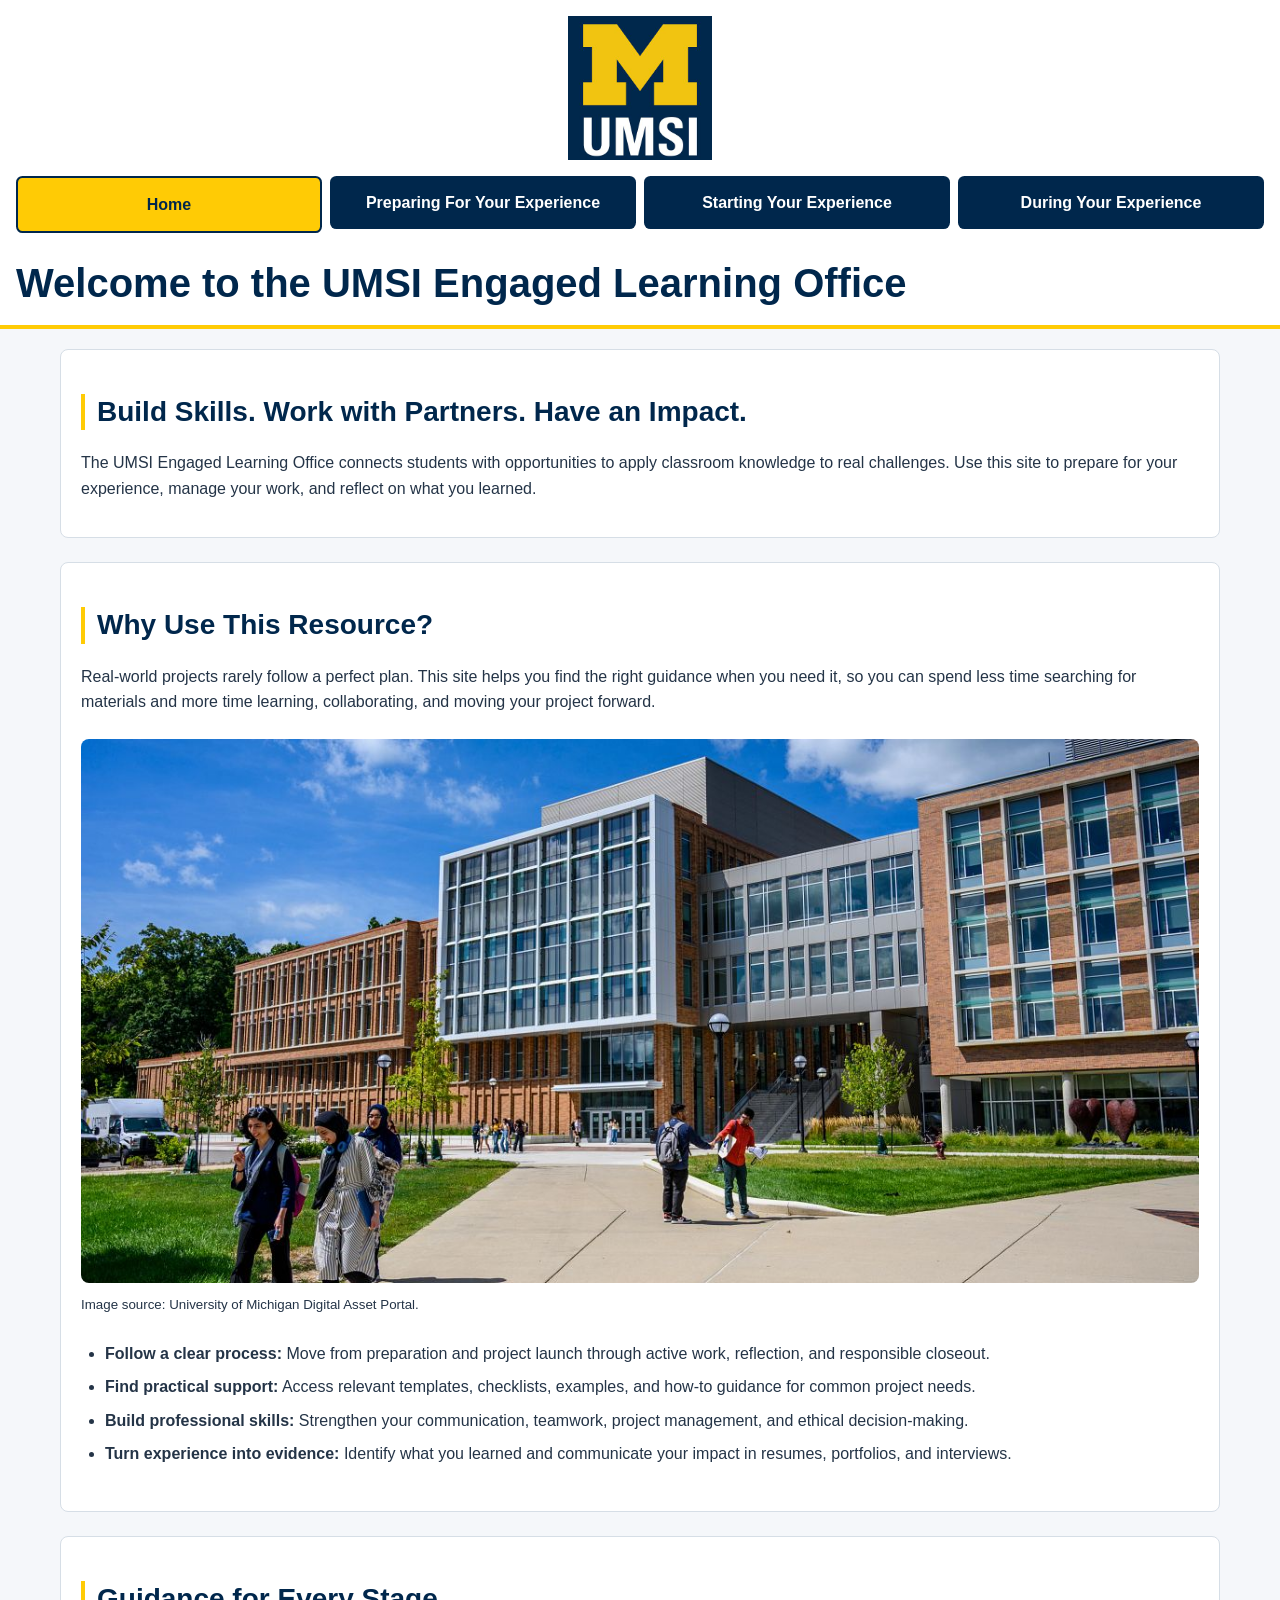
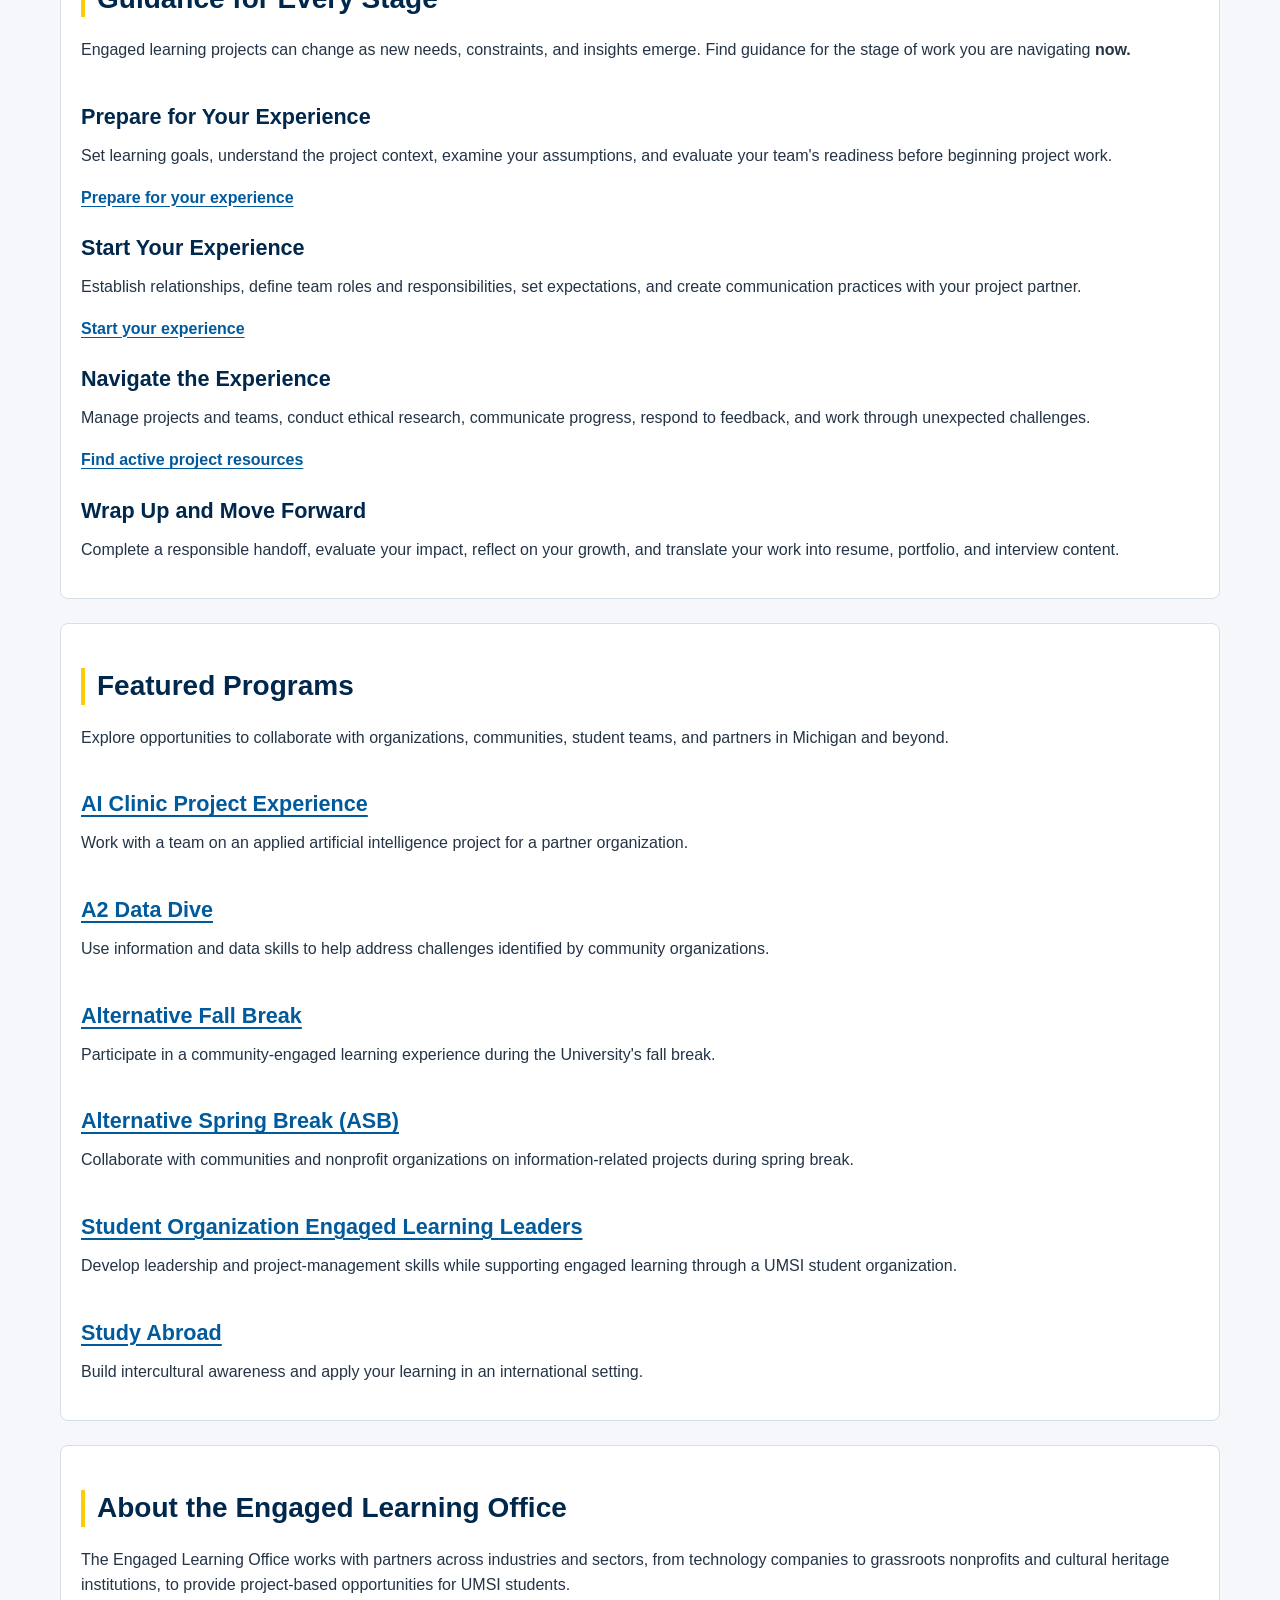
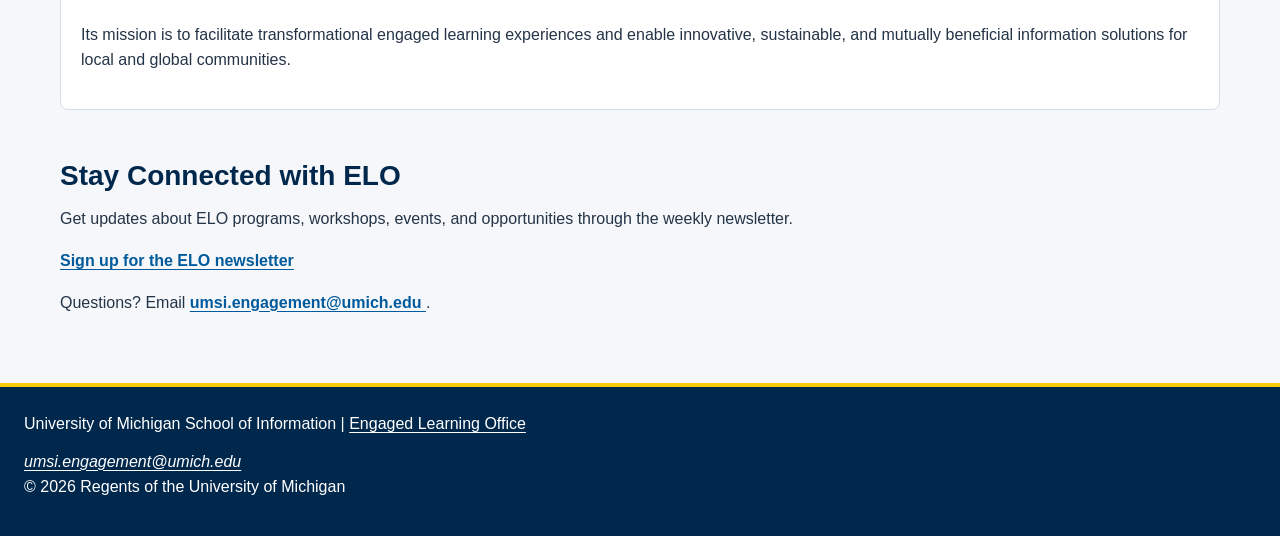
==== index.html @ c321e6ad "home page image done" ====
<!DOCTYPE html>
<html lang="en">
<head>
    <meta charset="UTF-8">
    <meta name="viewport" content="width=device-width, initial-scale=1.0">
    <link rel="stylesheet" href="css/html5reset.css">
    <link rel="stylesheet" href="css/style.css">
    <title>Engaged Learning Resources | UMSI</title>
</head>

<body>

    <header>
        <a href="#main">Skip to Main Content</a>

        <img src="images/UMSI_signature_vertical_informal_solidblue.jpg"
             alt="University of Michigan School of Information">

        <nav>
            <ul>
                <li><a href="index.html" aria-current="page">Home</a></li>
                <li><a href="prep.html">Preparing For Your Experience</a></li>
                <li><a href="starting.html">Starting Your Experience</a></li>
                <li><a href="during.html">During Your Experience</a></li>
            </ul>
        </nav>

        <h1>Welcome to the UMSI Engaged Learning Office</h1>
    </header>

    <main id="main">

        <section>
            <h2>Build Skills. Work with Partners. Have an Impact.</h2>

            <p>
                The UMSI Engaged Learning Office connects students with opportunities
                to apply classroom knowledge to real challenges. Use this site to
                prepare for your experience, manage your work, and reflect on what
                you learned.
            </p>

            <!-- <iframe
                width="560"
                height="315"
                src="https://www.youtube.com/embed/81ZO9RfIJEQ?si=tBp82YWZMl1u7CVS"
                title="YouTube video player"
                allow="accelerometer; autoplay; clipboard-write; encrypted-media; gyroscope; picture-in-picture; web-share"
                referrerpolicy="strict-origin-when-cross-origin"
                allowfullscreen>
            </iframe> -->
        </section>

        <section>
            <h2>Why Use This Resource?</h2>

            <p>
                Real-world projects rarely follow a perfect plan. This site helps you
                find the right guidance when you need it, so you can spend less time
                searching for materials and more time learning, collaborating, and
                moving your project forward.
            </p>

            <img
                class="home-image"
                src="images/UMSI_MastersOrientation_081825_15.jpg"
                alt="Students walking along a pathway outside a University of Michigan campus building.">
                <p>
                    <small>
                        Image source: University of Michigan Digital Asset Portal.
                    </small>
                </p>

            <ul>
                <li>
                    <strong>Follow a clear process:</strong>
                    Move from preparation and project launch through active work,
                    reflection, and responsible closeout.
                </li>

                <li>
                    <strong>Find practical support:</strong>
                    Access relevant templates, checklists, examples, and how-to
                    guidance for common project needs.
                </li>

                <li>
                    <strong>Build professional skills:</strong>
                    Strengthen your communication, teamwork, project management,
                    and ethical decision-making.
                </li>

                <li>
                    <strong>Turn experience into evidence:</strong>
                    Identify what you learned and communicate your impact in resumes,
                    portfolios, and interviews.
                </li>
            </ul>
        </section>

        <section>
            <h2>Guidance for Every Stage</h2>

            <p>
                Engaged learning projects can change as new needs, constraints, and
                insights emerge. Find guidance for the stage of work you are navigating
                <strong>now.</strong>
            </p>

            <article>
                <h3>Prepare for Your Experience</h3>

                <p>
                    Set learning goals, understand the project context, examine your
                    assumptions, and evaluate your team's readiness before beginning
                    project work.
                </p>

                <a href="prep.html">Prepare for your experience</a>
            </article>

            <article>
                <h3>Start Your Experience</h3>

                <p>
                    Establish relationships, define team roles and responsibilities,
                    set expectations, and create communication practices with your
                    project partner.
                </p>

                <a href="starting.html">Start your experience</a>
            </article>

            <article>
                <h3>Navigate the Experience</h3>

                <p>
                    Manage projects and teams, conduct ethical research, communicate
                    progress, respond to feedback, and work through unexpected
                    challenges.
                </p>

                <a href="during.html">Find active project resources</a>
            </article>

            <article>
                <h3>Wrap Up and Move Forward</h3>

                <p>
                    Complete a responsible handoff, evaluate your impact, reflect on
                    your growth, and translate your work into resume, portfolio, and
                    interview content.
                </p>
            </article>
        </section>

        <section>
            <h2>Featured Programs</h2>

            <p>
                Explore opportunities to collaborate with organizations, communities,
                student teams, and partners in Michigan and beyond.
            </p>

            <article>
                <h3>
                    <a href="https://mcompass.umich.edu/_portal/tds-program-brochure?programid=12810">
                        AI Clinic Project Experience
                    </a>
                </h3>

                <p>
                    Work with a team on an applied artificial intelligence project
                    for a partner organization.
                </p>
            </article>

            <article>
                <h3>
                    <a href="https://mcompass.umich.edu/_portal/tds-program-brochure?programid=12556">
                        A2 Data Dive
                    </a>
                </h3>

                <p>
                    Use information and data skills to help address challenges
                    identified by community organizations.
                </p>
            </article>

            <article>
                <h3>
                    <a href="https://mcompass.umich.edu/_portal/tds-program-brochure?programid=11297">
                        Alternative Fall Break
                    </a>
                </h3>

                <p>
                    Participate in a community-engaged learning experience during
                    the University's fall break.
                </p>
            </article>

            <article>
                <h3>
                    <a href="https://mcompass.umich.edu/_portal/tds-program-brochure?programid=10621">
                        Alternative Spring Break (ASB)
                    </a>
                </h3>

                <p>
                    Collaborate with communities and nonprofit organizations on
                    information-related projects during spring break.
                </p>
            </article>

            <article>
                <h3>
                    <a href="https://mcompass.umich.edu/_portal/tds-program-brochure?programid=12294">
                        Student Organization Engaged Learning Leaders
                    </a>
                </h3>

                <p>
                    Develop leadership and project-management skills while supporting
                    engaged learning through a UMSI student organization.
                </p>
            </article>

            <article>
                <h3>
                    <a href="https://www.si.umich.edu/student-life/study-abroad">
                        Study Abroad
                    </a>
                </h3>

                <p>
                    Build intercultural awareness and apply your learning in an
                    international setting.
                </p>
            </article>
        </section>

        <section>
            <h2>About the Engaged Learning Office</h2>

            <p>
                The Engaged Learning Office works with partners across industries
                and sectors, from technology companies to grassroots nonprofits and
                cultural heritage institutions, to provide project-based opportunities
                for UMSI students.
            </p>

            <p>
                Its mission is to facilitate transformational engaged learning
                experiences and enable innovative, sustainable, and mutually beneficial
                information solutions for local and global communities.
            </p>
        </section>

        <aside>
            <h2>Stay Connected with ELO</h2>

            <p>
                Get updates about ELO programs, workshops, events, and opportunities
                through the weekly newsletter.
            </p>

            <p>
                <a href="https://umsi.info/elo-newsletter">
                    Sign up for the ELO newsletter
                </a>
            </p>

            <p>
                Questions? Email
                <a href="mailto:umsi.engagement@umich.edu">
                    umsi.engagement@umich.edu
                </a>.
            </p>
        </aside>
    </main>

    <footer>
        <p>
            University of Michigan School of Information |
            <a href="https://www.si.umich.edu/programs/engaged-learning/about-engaged-learning-office">
                Engaged Learning Office
            </a>
        </p>

        <address>
            <a href="mailto:umsi.engagement@umich.edu">
                umsi.engagement@umich.edu
            </a>
        </address>

        <p>&copy; 2026 Regents of the University of Michigan</p>
    </footer>

</body>

</html>
---- css/style.css ----
/* Stores main colors so we can reuse them throughout the site. */
:root {
    --michigan-blue: #00274C;
    --maize: #FFCB05;
    --background: #F5F7FA;
    --text: #243447;
    --white: #FFFFFF;
}

/* Makes padding and borders part of an element's total width. */
* {
    box-sizing: border-box;
}

/* Sets the default font, text color, spacing, and page background. */
body {
    font-family: Arial, Helvetica, sans-serif;
    font-size: 1rem;
    line-height: 1.6;
    color: var(--text);
    background-color: var(--background);
}

/* Keeps images inside the screen without stretching them. */
img {
    max-width: 100%;
    height: auto;
    display: block;
}

/* Makes links easy to recognize without relying only on color. */
a {
    color: #005A9C;
    text-decoration: underline;
    text-underline-offset: 0.2em;
}

/* Makes headings bold and separates them from surrounding text. */
h1, h2, h3 {
    font-weight: 700;
    line-height: 1.3;
    color: var(--michigan-blue);
}

/* Adds breathing room between paragraphs and content groups. */
p, ul, ol {
    margin-bottom: 1rem;
}


/* HEADER */

/* Gives the header a clean white background with a maize line underneath. */
header {
    background-color: var(--white);
    padding: 1rem;
    border-bottom: 4px solid var(--maize);
}

/* Keeps the UMSI logo at a readable size without taking up too much space. */
header img {
    width: 100%;
    max-width: 9rem;
    height: auto;
    margin: 0 auto 1rem;
}


/* NAVIGATION */

/* Adds some space between the logo and navigation menu. */
nav {
    margin-top: 1rem;
}

/* Uses CSS Grid to stack navigation links neatly on mobile screens. */
nav ul {
    display: grid;
    grid-template-columns: repeat(auto-fit, minmax(min(100%, 14rem), 1fr));
    gap: 0.5rem;
    margin: 0;
    padding: 0;
    list-style: none;
}

/* Makes each navigation link fit within its grid column. */
nav li {
    min-width: 0;
}

/* Makes each navigation link a large button that's easy to tap on mobile. */
nav a {
    display: block;
    padding: 0.85rem 1rem;
    background-color: var(--michigan-blue);
    color: var(--white);
    text-align: center;
    text-decoration: none;
    border-radius: 0.4rem;
    font-weight: 600;
}

/* Changes the background and adds an underline when someone hovers over a link. */
nav a:hover {
    background-color: #174A75;
    text-decoration: underline;
}


/* Highlights the current page with maize so visitors know where they are. */
nav a[aria-current="page"] {
    background-color: var(--maize);
    color: var(--michigan-blue);
    border: 2px solid var(--michigan-blue);
    font-weight: 700;
}


/* Hides the skip link off-screen until a keyboard user needs it. */
a[href="#main"] {
    position: absolute;
    left: -10000px;
    top: auto;
}

/* Makes the skip link visible when someone tabs to it. */
a[href="#main"]:focus {
    left: 1rem;
    top: 1rem;
    z-index: 1000;
    padding: 0.75rem 1rem;
    background-color: var(--maize);
    color: var(--michigan-blue);
    border: 2px solid var(--michigan-blue);
    font-weight: 700;
}


/* MAIN CONTENT */

/* Centers the content and uses a responsive grid without media queries. */
main {
    width: 100%;
    max-width: 75rem;
    margin: 0 auto;
    padding: 1.25rem;
    display: grid;
    grid-template-columns: minmax(0, 1fr);
    gap: 1.5rem;
}

/* Adds space below headings to separate them from the text. */
main h1, main h2, main h3 {
    margin-bottom: 0.75rem;
}

/* Allows paragraphs to use the available card width. */
main p {
    max-width: 100%;
    margin-bottom: 1rem;
}

/* Adds space above each section heading to separate different topics. */
main h2 {
    margin-top: 1.5rem;
}

/* Keeps smaller headings close to the content they introduce. */
main h3 {
    margin-top: 1rem;
}


/* Adds breathing room between the navigation buttons and page heading. */
header h1 {
    margin-top: 1.5rem;
}



/* CONTENT CARDS */


/* Styles each section as a card and spaces its content vertically. */
main section {
    background-color: var(--white);
    padding: 1.25rem;
    border-radius: 0.5rem;
    border: 1px solid #D6DEE6;
    display: flex;
    flex-direction: column;
    gap: 0.5rem;
}

/* Adds a maize accent to help distinguish section headings. */
main section h2 {
    border-left: 4px solid var(--maize);
    padding-left: 0.75rem;
}


/* CONTENT LISTS */

/* Brings back bullet points for content lists, without affecting navigation. */
main ul {
    list-style-type: disc;
    padding-left: 1.5rem;
    margin-bottom: 1rem;
}

/* Adds numbers to ordered lists, making steps easier to follow. */
main ol {
    list-style-type: decimal;
    padding-left: 1.5rem;
    margin-bottom: 1rem;
}

/* Adds space between list items so they are easier to scan. */
main li {
    margin-bottom: 0.5rem;
}


/* RESOURCE LINKS */

/* Makes content links easy to spot using color and an underline. */
main a {
    color: #005A9C;
    font-weight: 600;
    text-decoration: underline;
    text-underline-offset: 0.2em;
}

/* Adds a visual change when someone hovers over a resource link. */
main a:hover {
    color: var(--michigan-blue);
    text-decoration-thickness: 2px;
}


/* FOOTER */

/* Gives the footer a Michigan Blue background and separates it from the content. */
footer {
    background-color: var(--michigan-blue);
    color: var(--white);
    padding: 1.5rem;
    margin-top: 2rem;
    border-top: 4px solid var(--maize);
}

/* Adds spacing between footer paragraphs. */
footer p {
    margin-bottom: 0.75rem;
}

/* Keeps footer links visible against the dark background. */
footer a {
    color: var(--white);
    text-decoration: underline;
    text-underline-offset: 0.2em;
}

/* Makes footer links more noticeable when hovered over. */
footer a:hover {
    color: var(--maize);
}


/* KEYBOARD ACCESSIBILITY */

/* Adds a clear outline when someone navigates using the Tab key. */
a:focus-visible {
    outline: 3px solid #B35A00;
    outline-offset: 3px;
}

/* Uses a maize outline on dark navigation and footer backgrounds. */
nav a:focus-visible,
footer a:focus-visible {
    outline: 3px solid var(--maize);
    outline-offset: 3px;
}


/* RESPONSIVE HEADINGS */

/* Adjusts the main heading size automatically based on screen width. */
h1 {
    font-size: clamp(1.6rem, 5vw, 2.5rem);
    overflow-wrap: break-word;
}

/* Keeps section headings readable on both small and large screens. */
h2 {
    font-size: clamp(1.3rem, 3.5vw, 1.75rem);
}

/* Keeps smaller headings proportional to the rest of the page. */
h3 {
    font-size: clamp(1.1rem, 2.5vw, 1.35rem);
}

/* Crop the Preparing and starting page image to keep it compact on mobile */
.prep-start-image {
    width: 100%;
    height: clamp(18rem, 35vw, 25rem);
    object-fit: cover;
    object-position: center 75%;
    border-radius: 0.5rem;
}

/* Adjust the During page image to show more of the workshop */
.during-image {
    width: 100%;
    height: clamp(20rem, 40vw, 29rem);
    object-fit: cover;
    object-position: center 45%;
    border-radius: 0.5rem;
}

/* Larger responsive image for the homepage */
.home-image {
    width: 100%;
    height: clamp(22rem, 45vw, 34rem);
    object-fit: cover;
    object-position: center 60%;
    border-radius: 0.5rem;
}
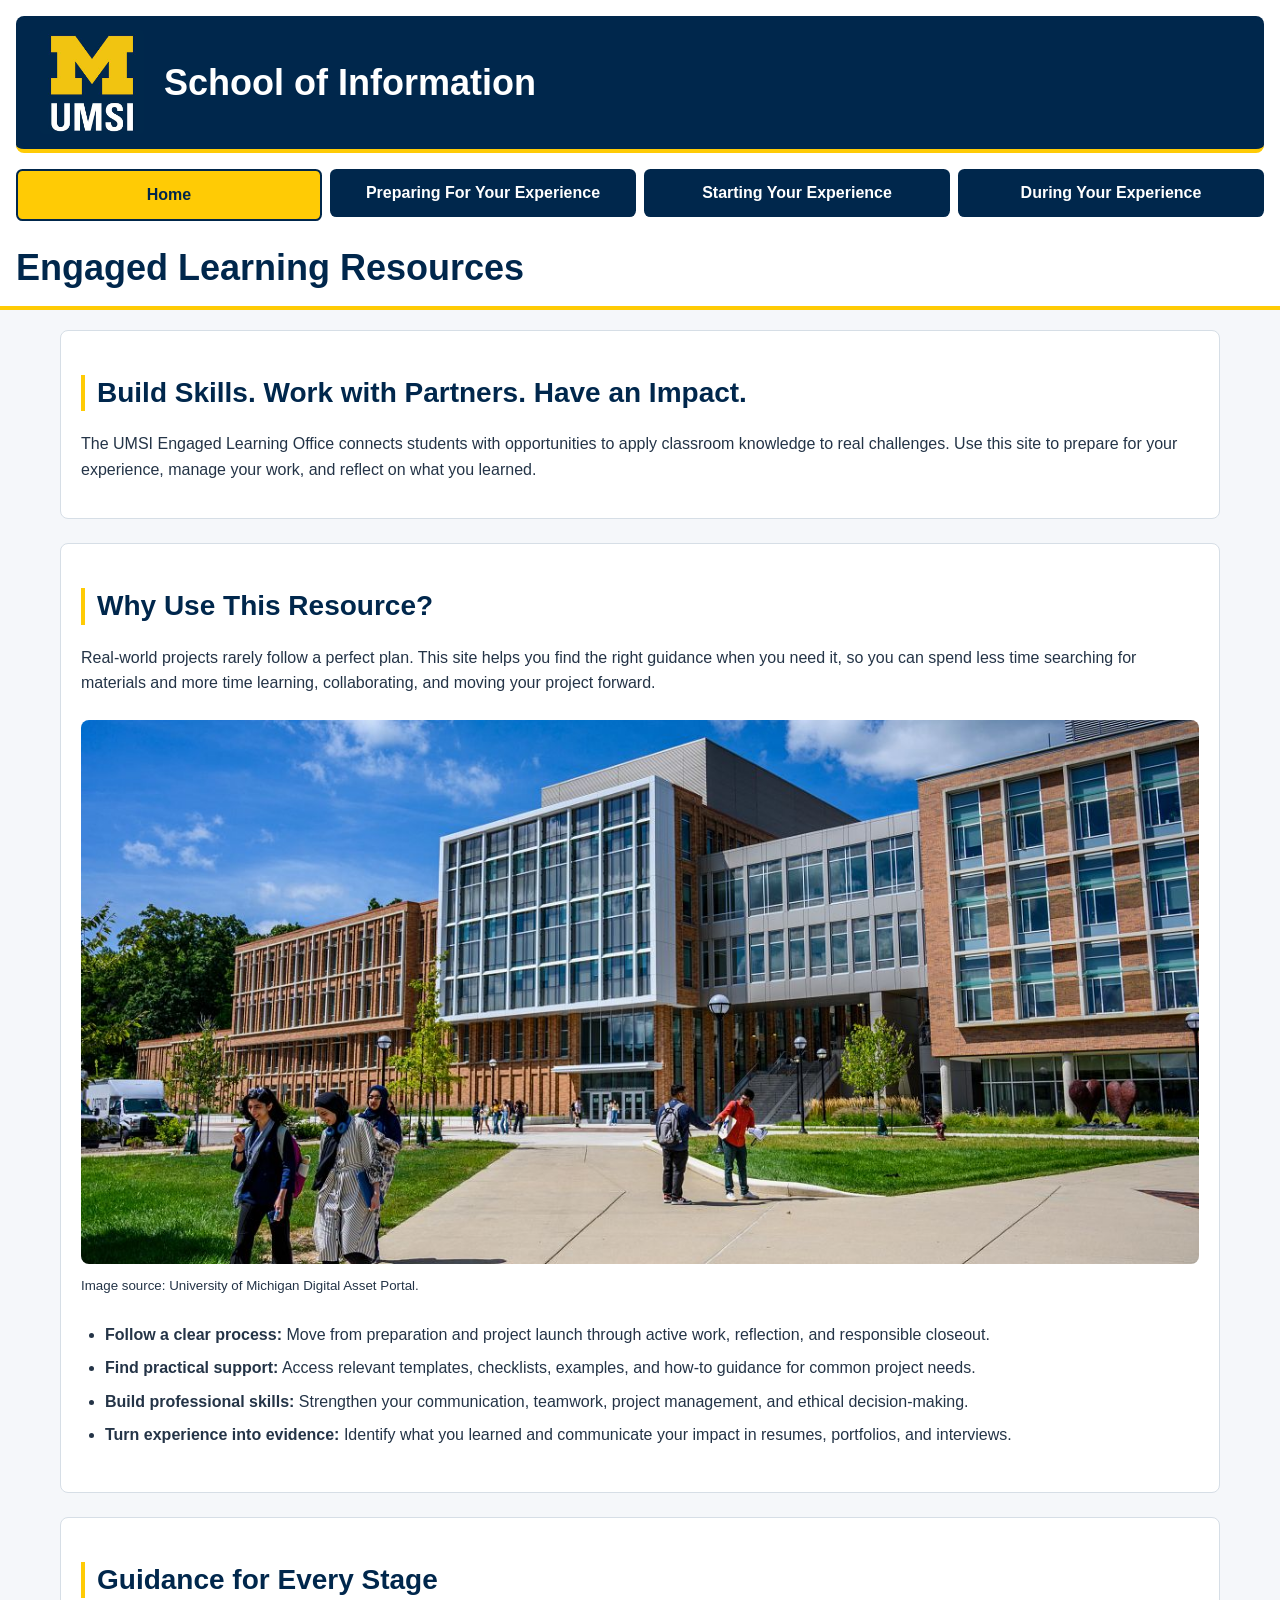
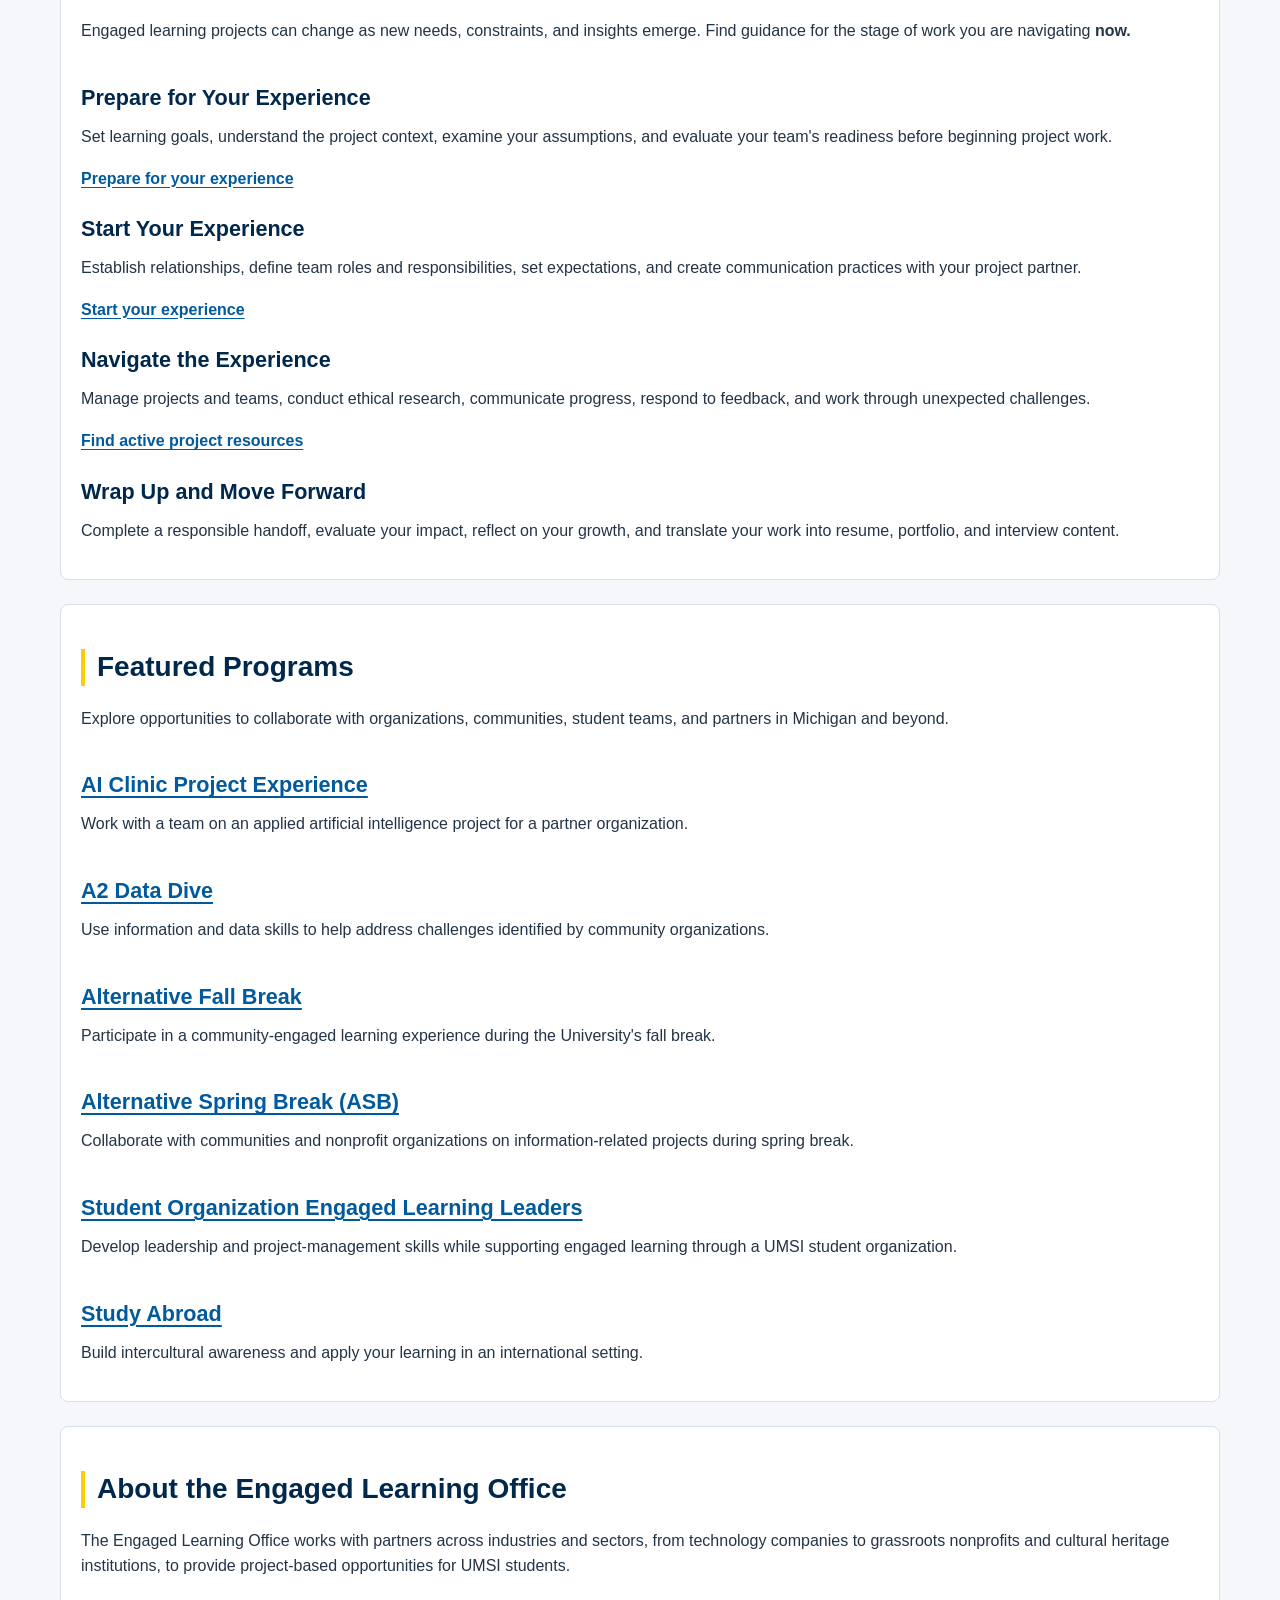
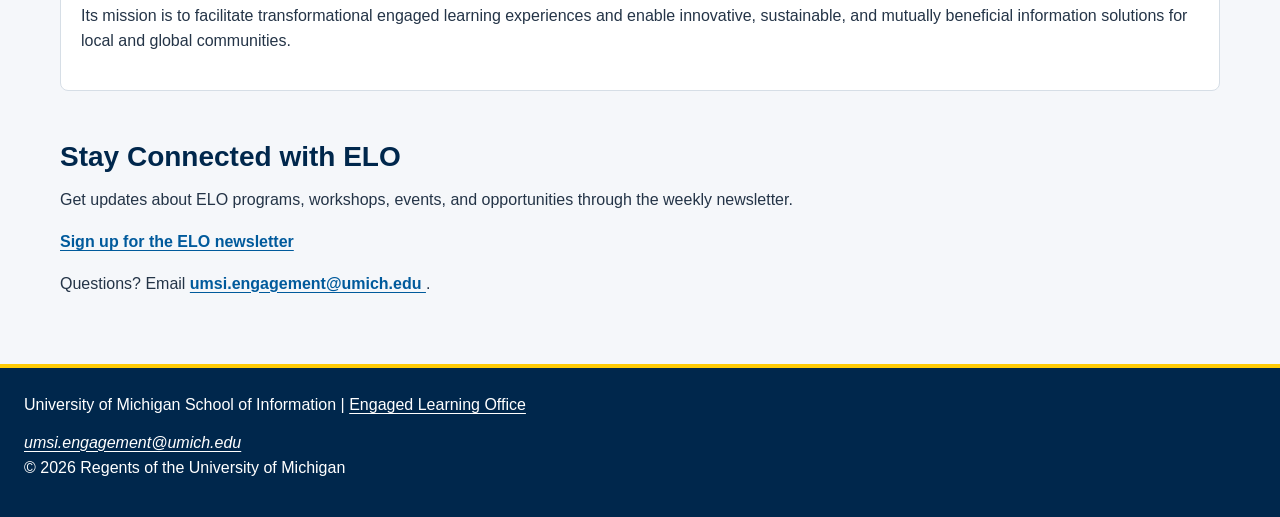
==== commit 16fd890a: "banner change" ====
--- a/index.html
+++ b/index.html
@@ -13,8 +13,16 @@
     <header>
         <a href="#main">Skip to Main Content</a>
 
-        <img src="images/UMSI_signature_vertical_informal_solidblue.jpg"
-             alt="University of Michigan School of Information">
+        <!-- <img src="images/UMSI_signature_vertical_informal_solidblue.jpg"
+             alt="University of Michigan School of Information"> -->
+
+        <div class="site-banner">
+        <img
+            src="images/UMSI_signature_vertical_informal_solidblue.jpg"
+            alt="University of Michigan School of Information logo"
+            class="banner-logo">
+        <p class="banner-title">School of Information</p>
+        </div>
 
         <nav>
             <ul>
@@ -25,7 +33,7 @@
             </ul>
         </nav>
 
-        <h1>Welcome to the UMSI Engaged Learning Office</h1>
+        <h1>Engaged Learning Resources</h1>
     </header>
 
     <main id="main">
--- a/css/style.css
+++ b/css/style.css
@@ -91,7 +91,7 @@
 /* Makes each navigation link a large button that's easy to tap on mobile. */
 nav a {
     display: block;
-    padding: 0.85rem 1rem;
+    padding: 0.7rem 1rem;
     background-color: var(--michigan-blue);
     color: var(--white);
     text-align: center;
@@ -287,7 +287,8 @@
 
 /* Adjusts the main heading size automatically based on screen width. */
 h1 {
-    font-size: clamp(1.6rem, 5vw, 2.5rem);
+    font-size: clamp(1.4rem, 4vw, 2.25rem);
+    line-height: 1.25;
     overflow-wrap: break-word;
 }
 
@@ -326,4 +327,34 @@
     object-fit: cover;
     object-position: center 60%;
     border-radius: 0.5rem;
+}
+
+/* Compact, professional UMSI banner */
+.site-banner {
+    display: grid;
+    grid-template-columns: auto minmax(0, 1fr);
+    align-items: center;
+    gap: 1.25rem;
+    padding: 0.9rem 1.5rem;
+    background-color: #00274C;
+    border-bottom: 0.3rem solid #FFCB05;
+    border-radius: 0.5rem;
+}
+
+/* Official UMSI logo */
+header .banner-logo {
+    width: clamp(5rem, 10vw, 6.5rem);
+    height: auto;
+    margin: 0;
+    padding: 0;
+    border-radius: 0.2rem;
+}
+
+/* School name */
+header .banner-title {
+    color: #FFFFFF;
+    font-size: clamp(1.4rem, 3vw, 2.25rem);
+    font-weight: 700;
+    line-height: 1.2;
+    margin: 0;
 }
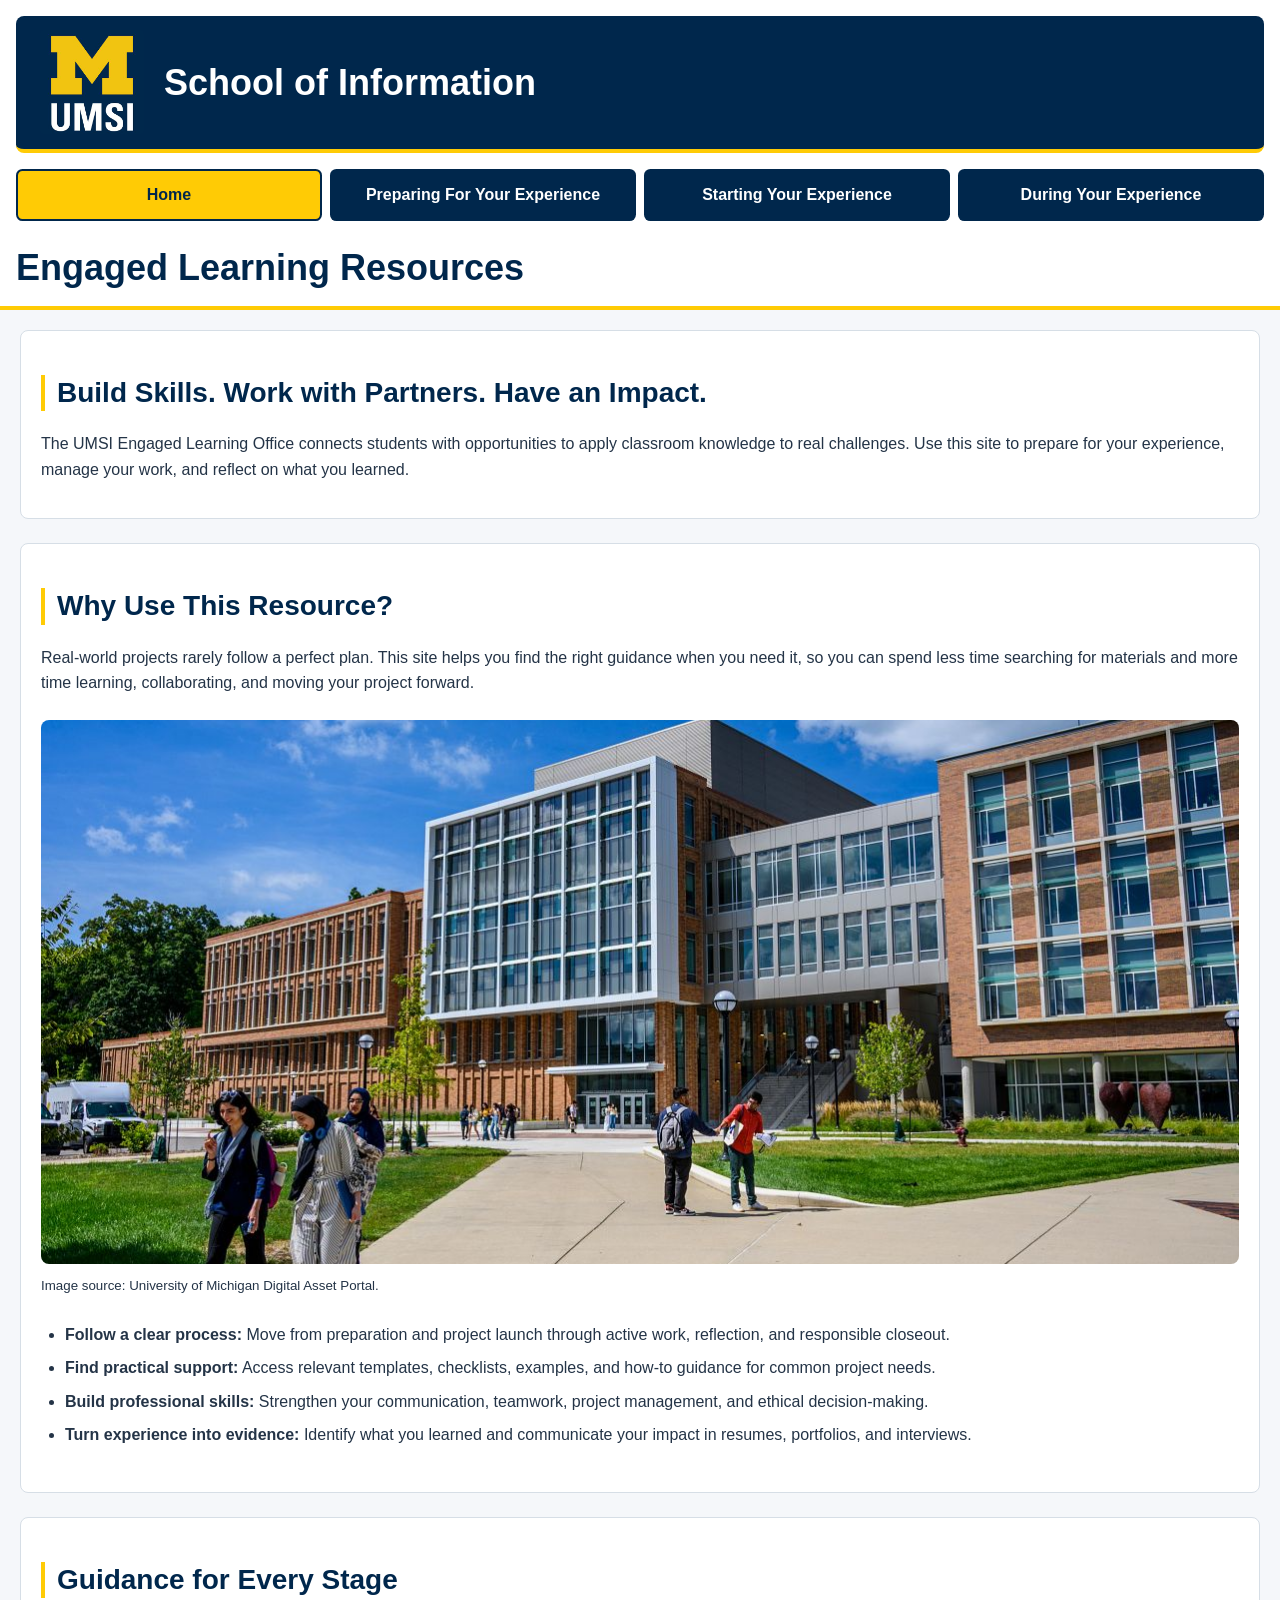
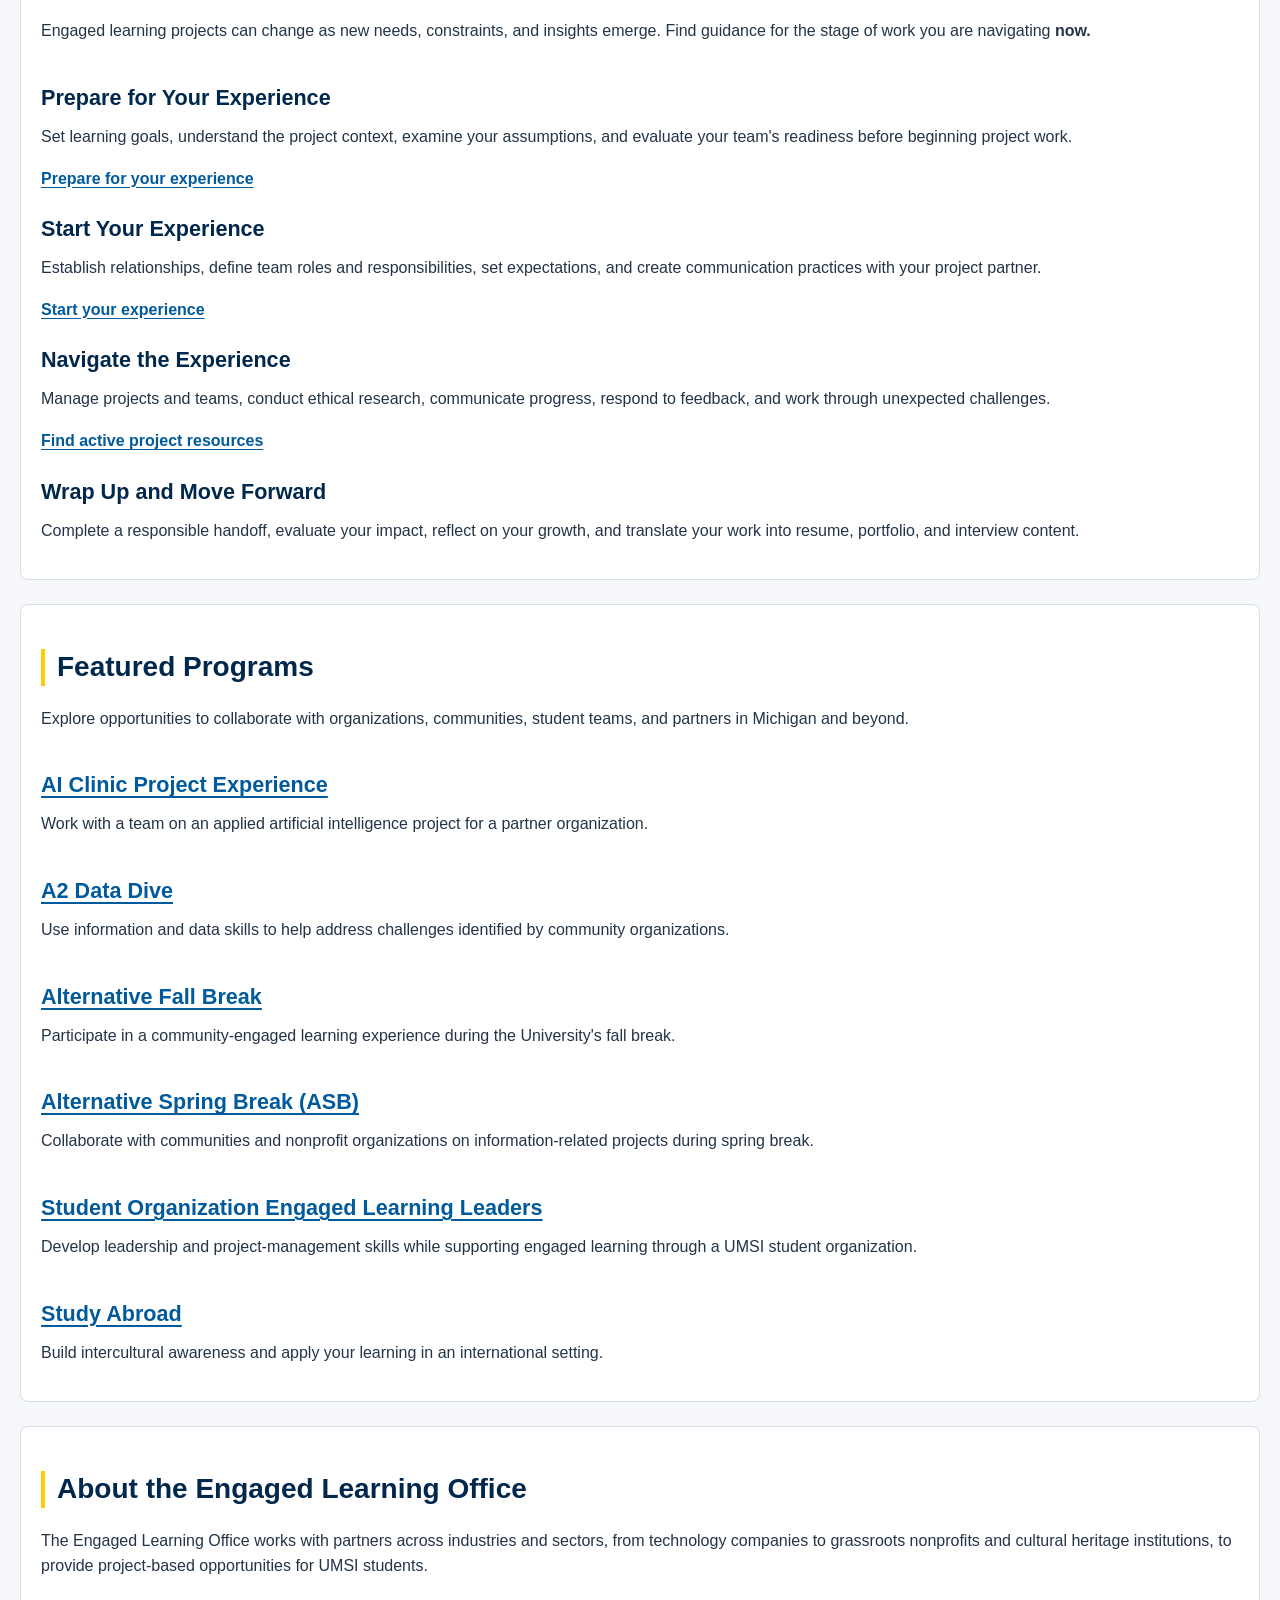
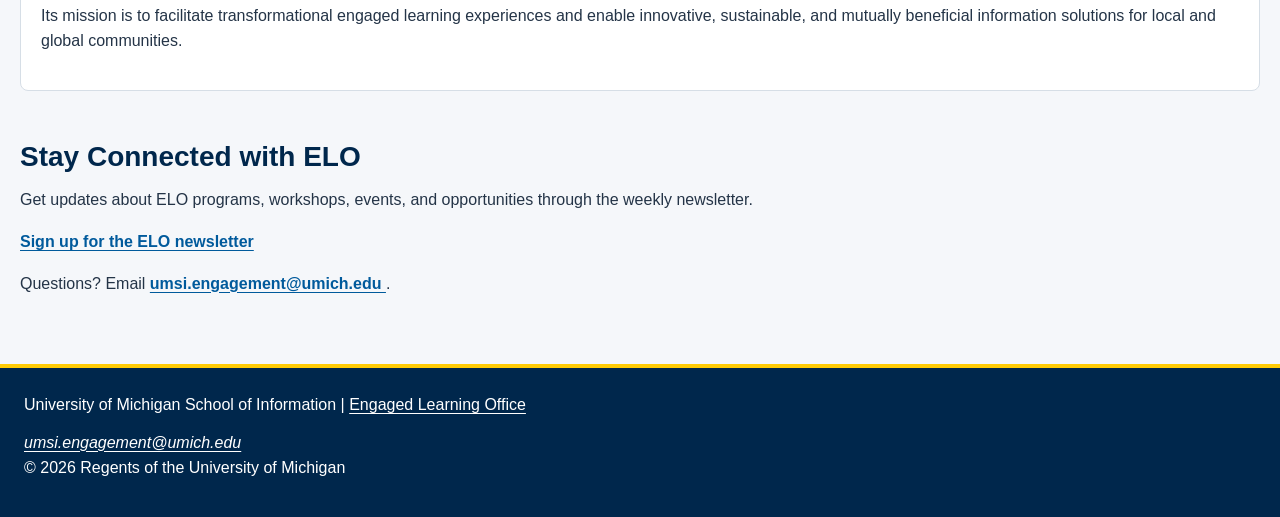
==== commit 866a18cb: "first content card align and nav bars corrected for larger views" ====
--- a/index.html
+++ b/index.html
@@ -21,7 +21,7 @@
             src="images/UMSI_signature_vertical_informal_solidblue.jpg"
             alt="University of Michigan School of Information logo"
             class="banner-logo">
-        <p class="banner-title">School of Information</p>
+        <span class="banner-title">School of Information</span>
         </div>
 
         <nav>
@@ -61,7 +61,6 @@
 
         <section>
             <h2>Why Use This Resource?</h2>
-
             <p>
                 Real-world projects rarely follow a perfect plan. This site helps you
                 find the right guidance when you need it, so you can spend less time
@@ -104,6 +103,7 @@
                     portfolios, and interviews.
                 </li>
             </ul>
+        
         </section>
 
         <section>
--- a/css/style.css
+++ b/css/style.css
@@ -357,4 +357,39 @@
     font-weight: 700;
     line-height: 1.2;
     margin: 0;
+}
+
+/* additions for desktop view */
+
+/* this makes the nav bars flow in the same row on larger views */
+@media (min-width: 768px) {
+    nav ul {
+        grid-template-columns: repeat(4, 1fr);
+    }
+
+    /* changes view to stretched content cards on larger view to maximise space use */
+    main {
+        max-width: 100%;
+    }
+
+    /* this makes sure that nav is equal in height inspite of text len */
+    nav a {
+        /* with the inside text also centre aligned vertically and horizontally */
+        height: 100%;
+        display: flex;
+        align-items: center;
+        justify-content: center; 
+    }
+
+    .intro-card-layout {
+    display: grid;
+    grid-template-columns: 1fr 2fr;
+    gap: 2rem;
+    align-items: start;
+    }
+
+    .intro-card-layout img {
+        height: 16rem;
+        object-fit: cover;
+    }
 }
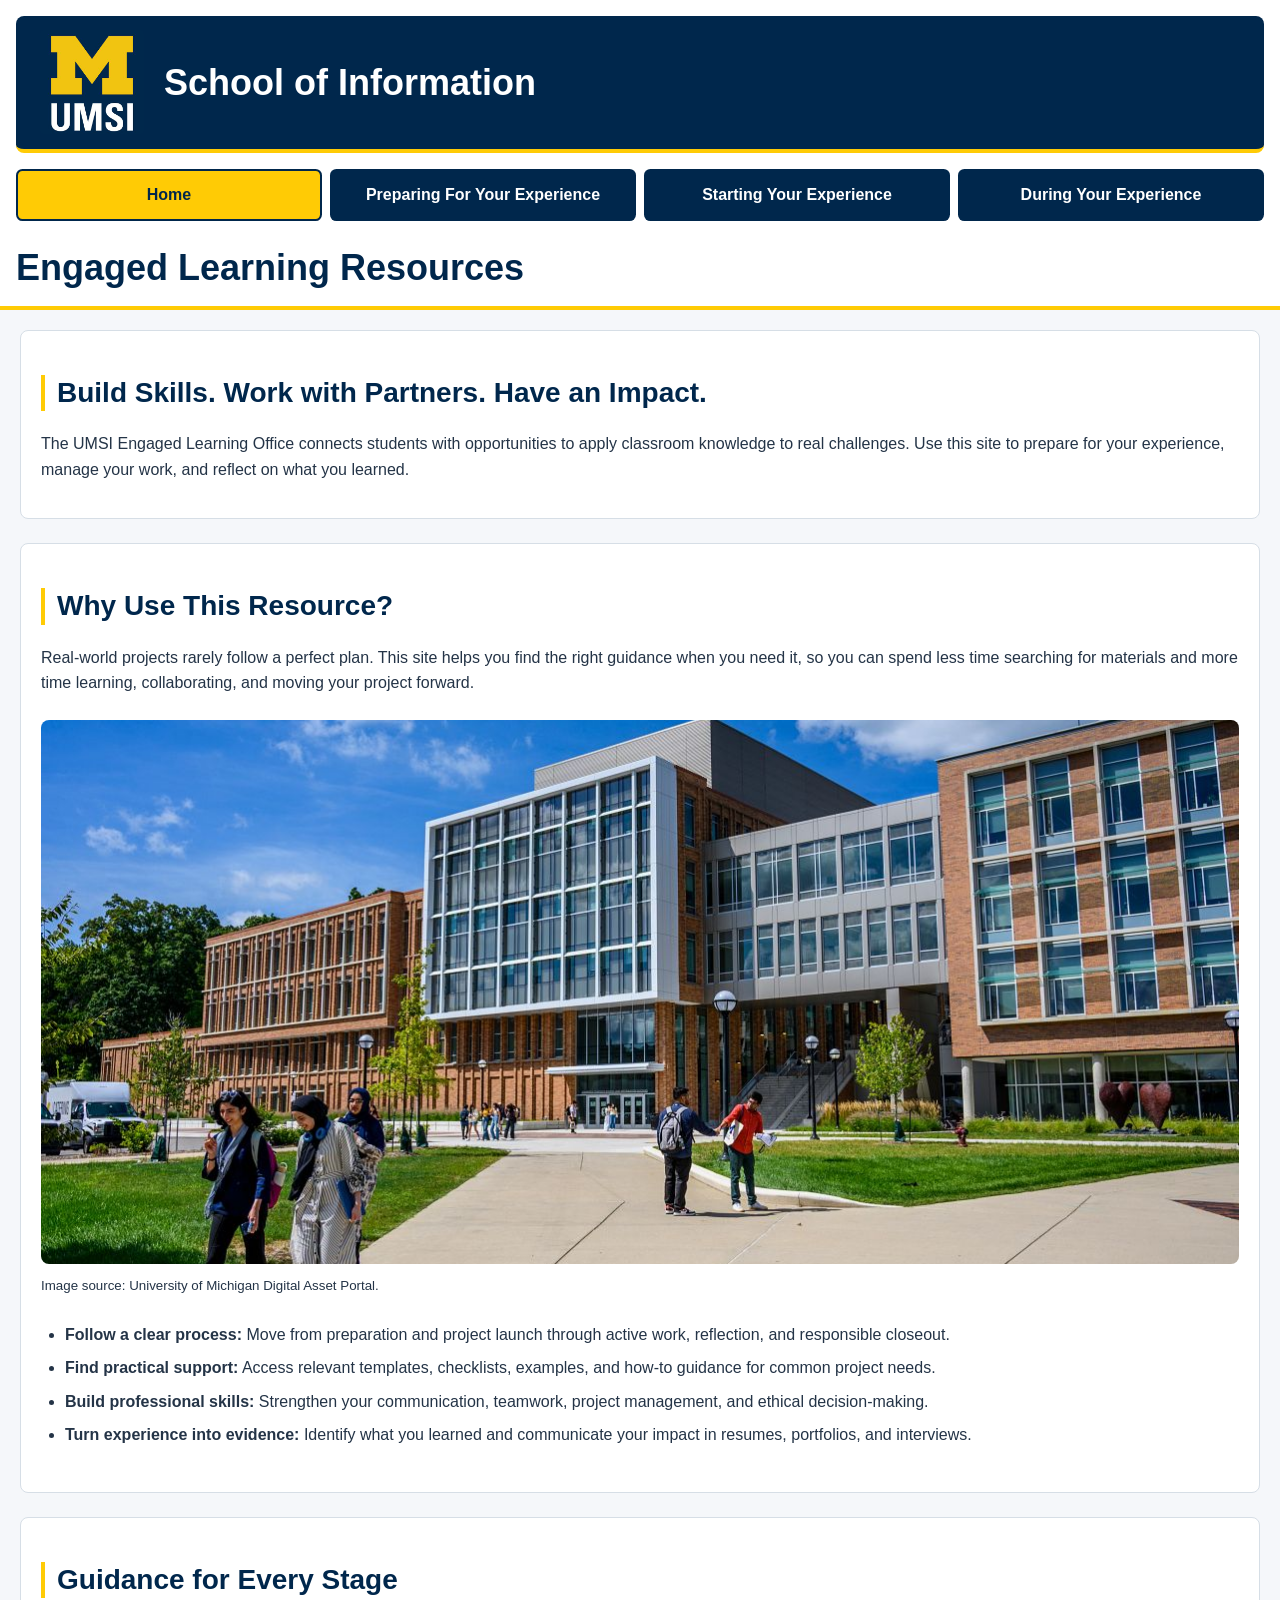
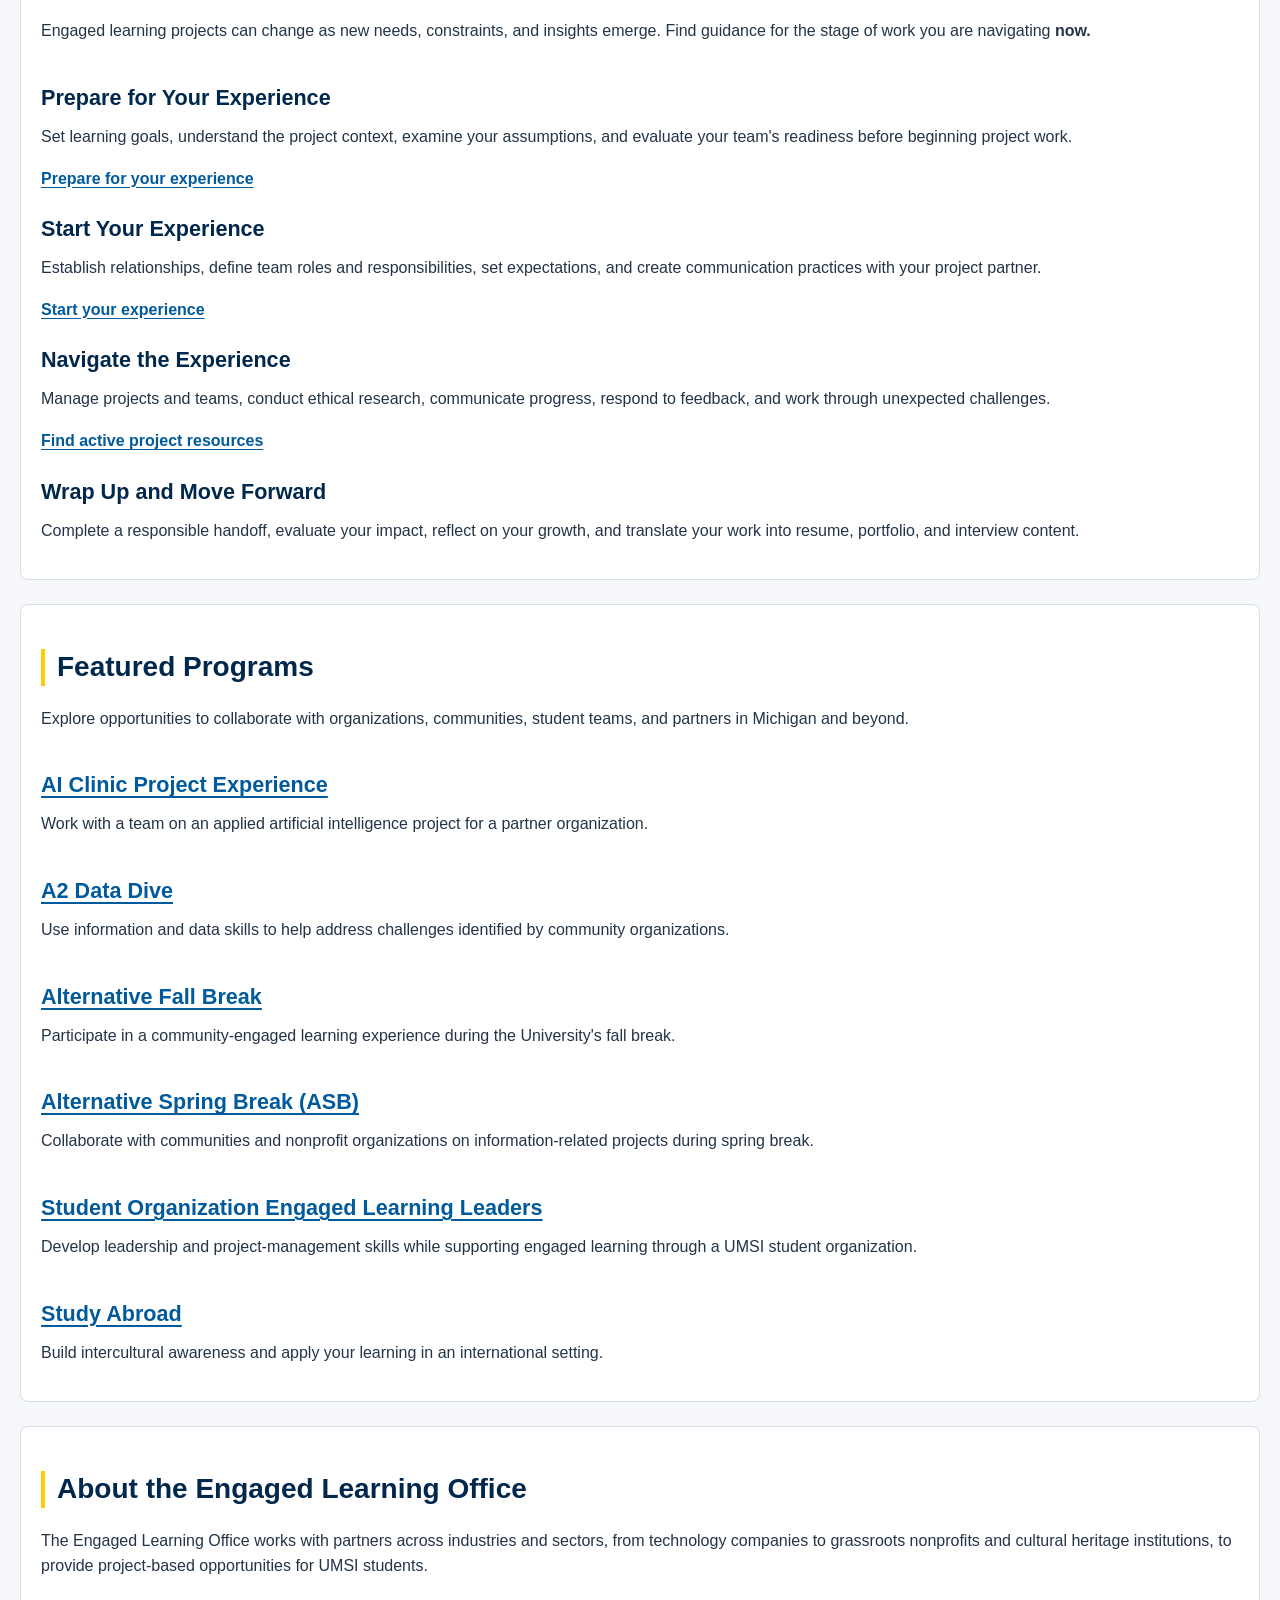
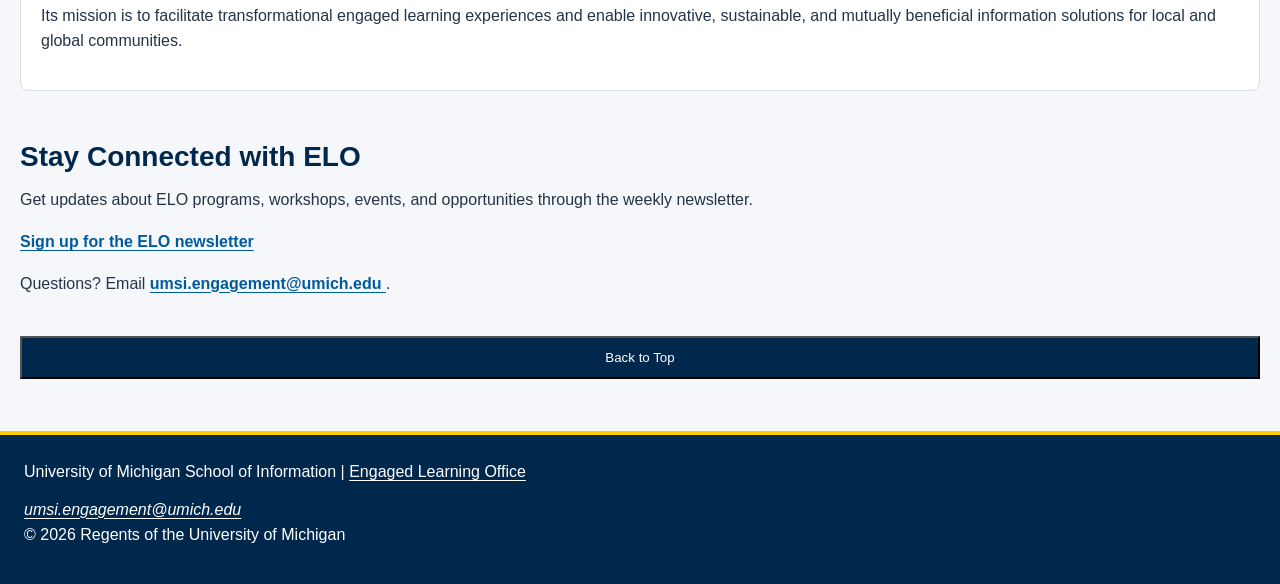
==== commit 7e94d3fd: "back to top feature added" ====
--- a/index.html
+++ b/index.html
@@ -287,6 +287,8 @@
                 </a>.
             </p>
         </aside>
+    <button class="back-to-top">Back to Top</button>
+
     </main>
 
     <footer>
@@ -303,9 +305,9 @@
             </a>
         </address>
 
-        <p>&copy; 2026 Regents of the University of Michigan</p>
+       <p>&copy; <span class="current-year"></span> Regents of the University of Michigan</p>
     </footer>
-
+<script src="js/script.js"></script>
 </body>
 
 </html>
--- a/css/style.css
+++ b/css/style.css
@@ -392,4 +392,17 @@
         height: 16rem;
         object-fit: cover;
     }
+
+}
+
+/* added feature */
+.back-to-top {
+    background-color: #00274C;
+    color: white;
+    padding: 12px;
+    cursor: pointer;
+}
+
+.back-to-top:focus-visible {
+    outline: 3px solid #FFCB05;
 }
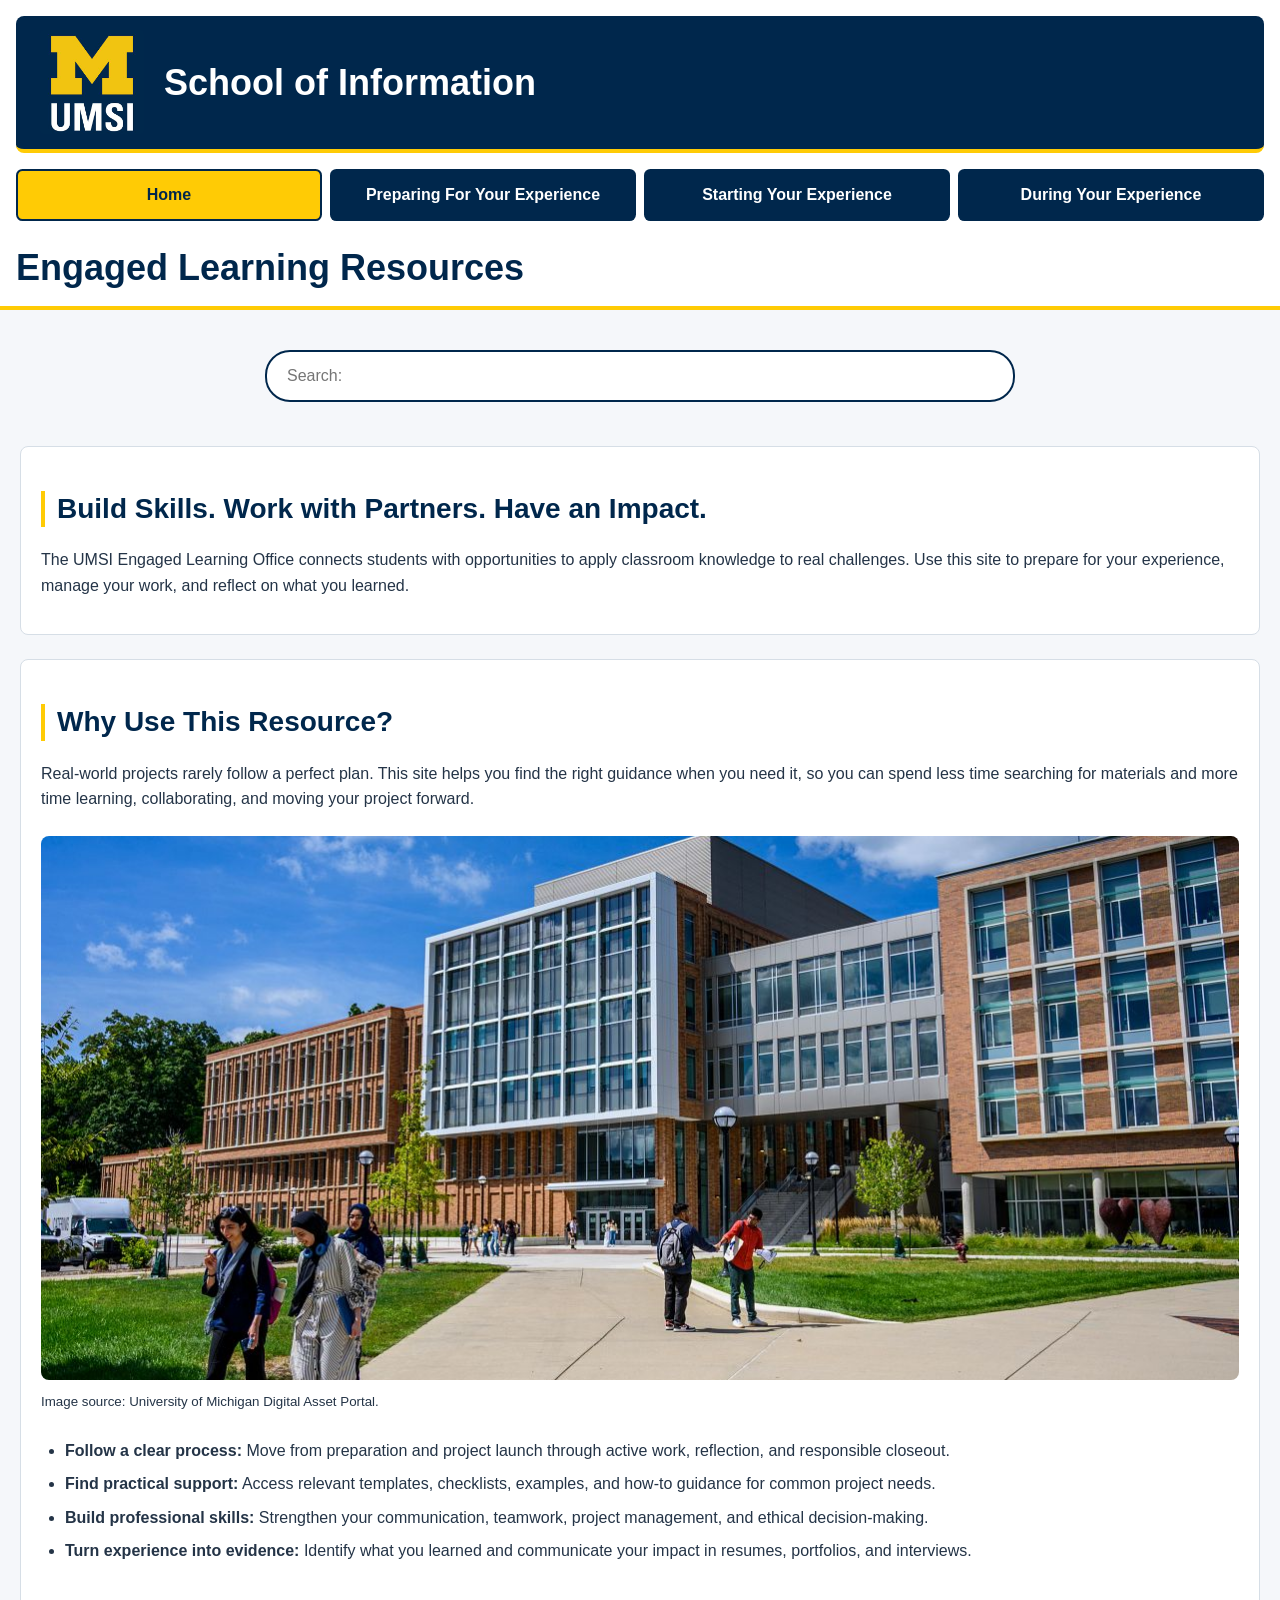
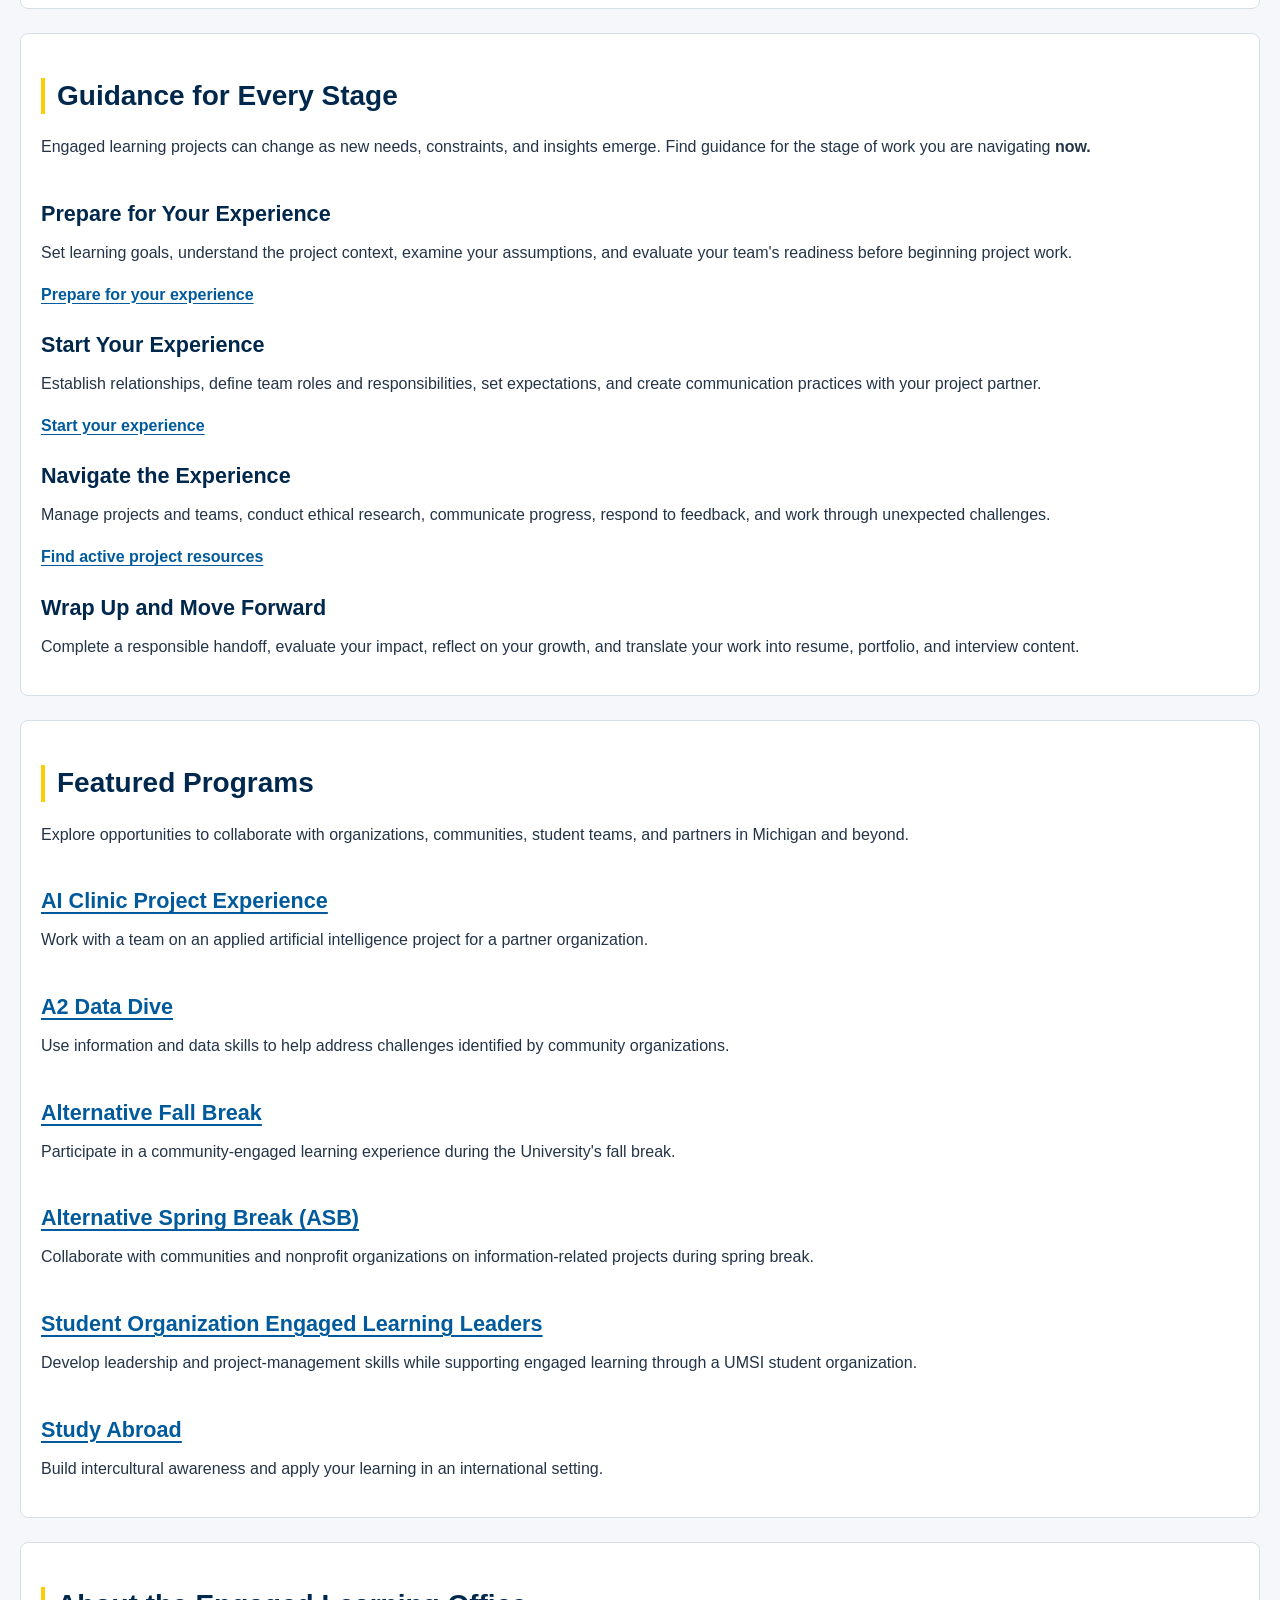
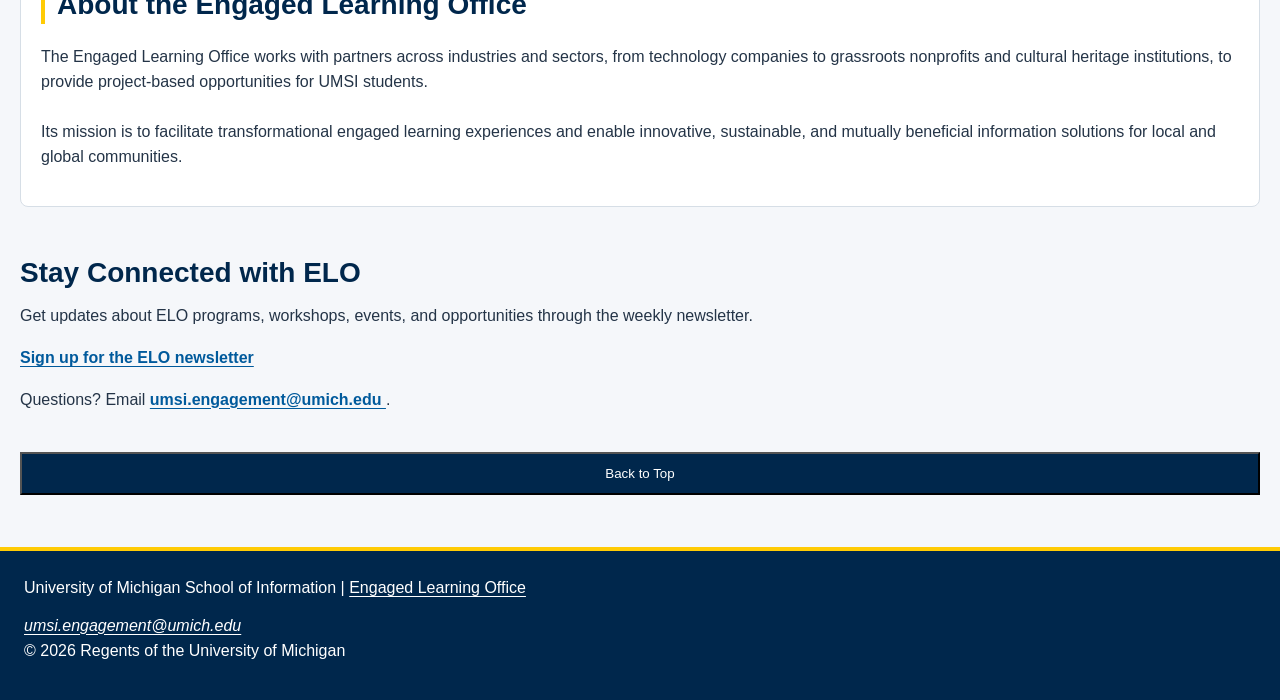
==== commit 085982e1: "tried doing search bar" ====
--- a/index.html
+++ b/index.html
@@ -38,6 +38,13 @@
 
     <main id="main">
 
+    <div class="search-container">
+    <label for="site-search" class="visually-hidden">Search the website</label>
+    <input type="search" id="site-search" class="site-search"
+           placeholder="Search:">
+    <div class="search-results" aria-live="polite"></div>
+    </div>
+
         <section>
             <h2>Build Skills. Work with Partners. Have an Impact.</h2>
 
--- a/css/style.css
+++ b/css/style.css
@@ -395,14 +395,44 @@
 
 }
 
-/* added feature */
+/* added feature 1: back to top button */
 .back-to-top {
-    background-color: #00274C;
-    color: white;
+    background-color: var(--michigan-blue);
+    color: var(--white);
     padding: 12px;
     cursor: pointer;
 }
 
 .back-to-top:focus-visible {
-    outline: 3px solid #FFCB05;
+    outline: 3px solid var(--maize);
+}
+
+/* added feature 2: search bar */
+.search-container {
+    width: 100%;
+    max-width: 750px;
+    margin: 20px auto;
+}
+
+.site-search {
+    width: 100%;
+    padding: 15px 20px;
+    border: 2px solid var(--michigan-blue);
+    border-radius: 25px;
+    background-color: white;
+    font-size: 1rem;
+}
+
+.site-search:focus-visible {
+    outline: 3px solid var(--maize);
+    outline-offset: 2px;
+}
+
+.visually-hidden {
+    position: absolute;
+    width: 1px;
+    height: 1px;
+    overflow: hidden;
+    clip-path: inset(50%);
+    white-space: nowrap;
 }
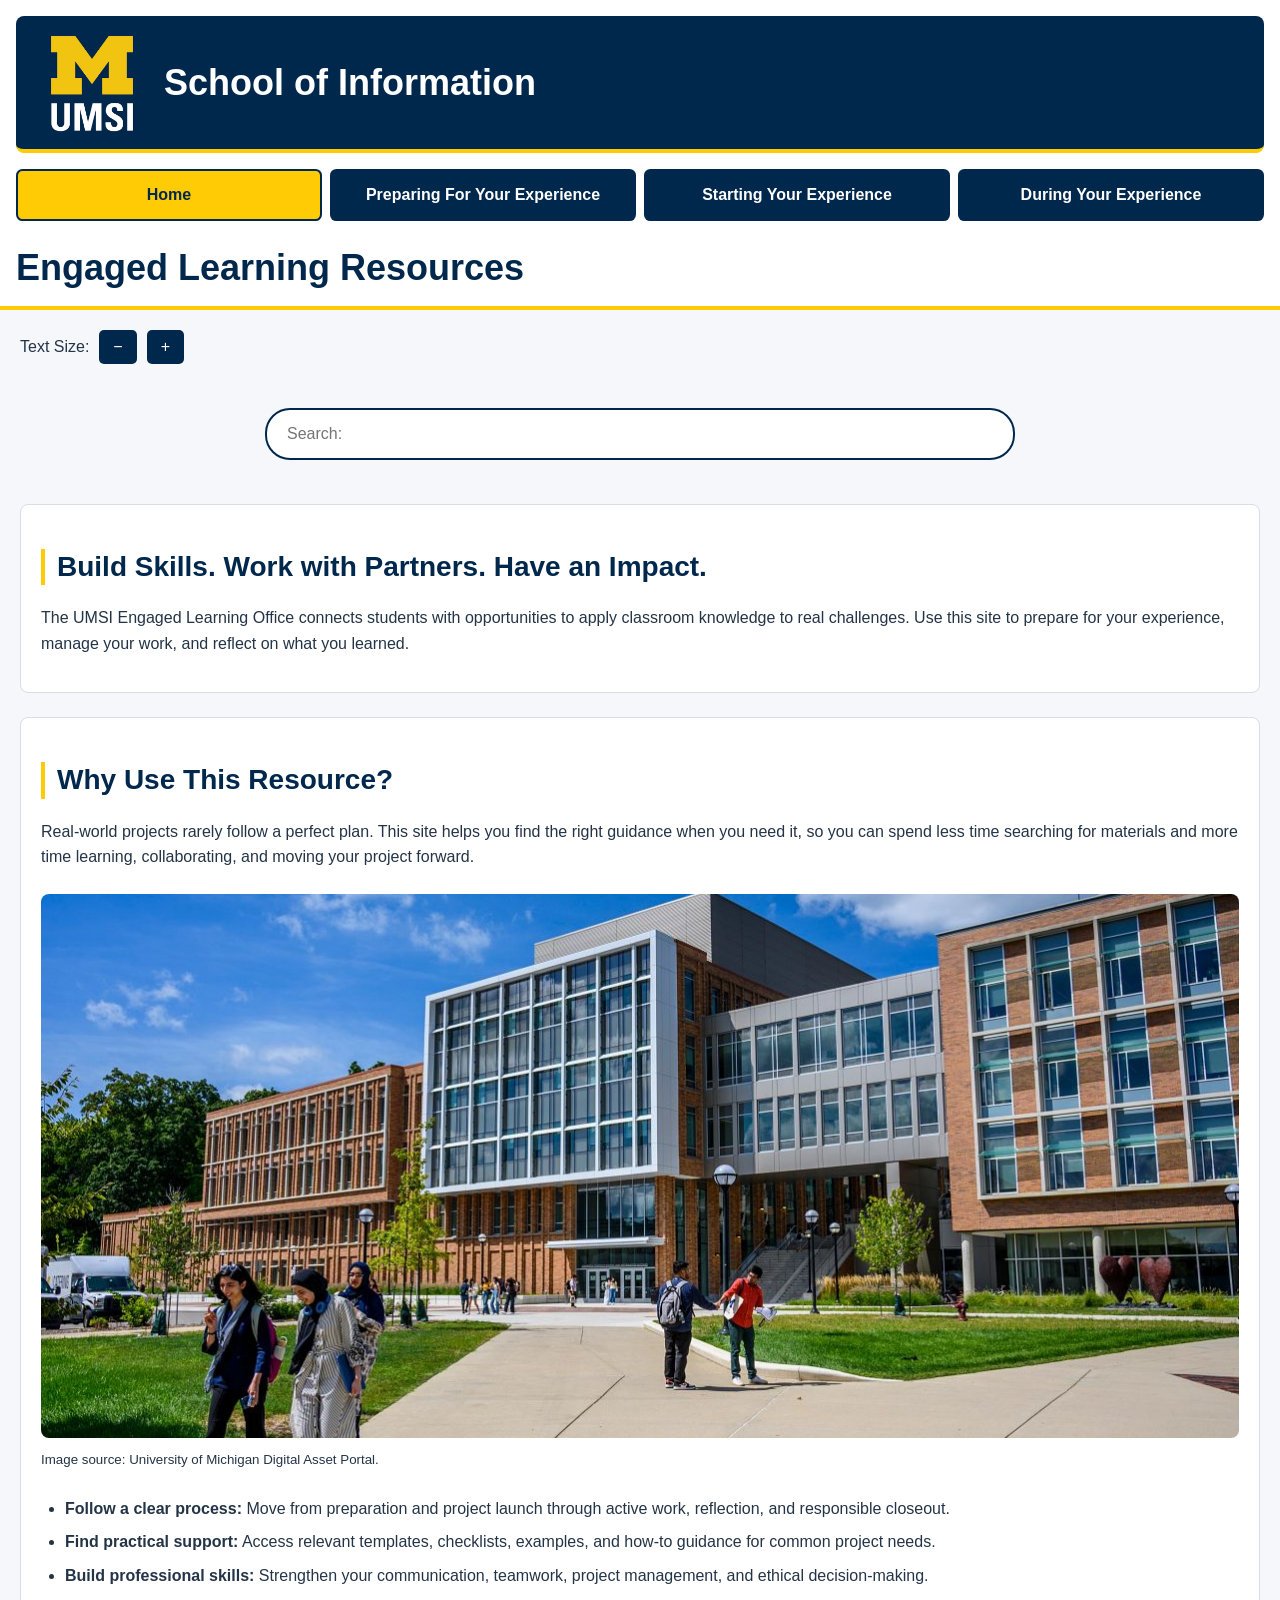
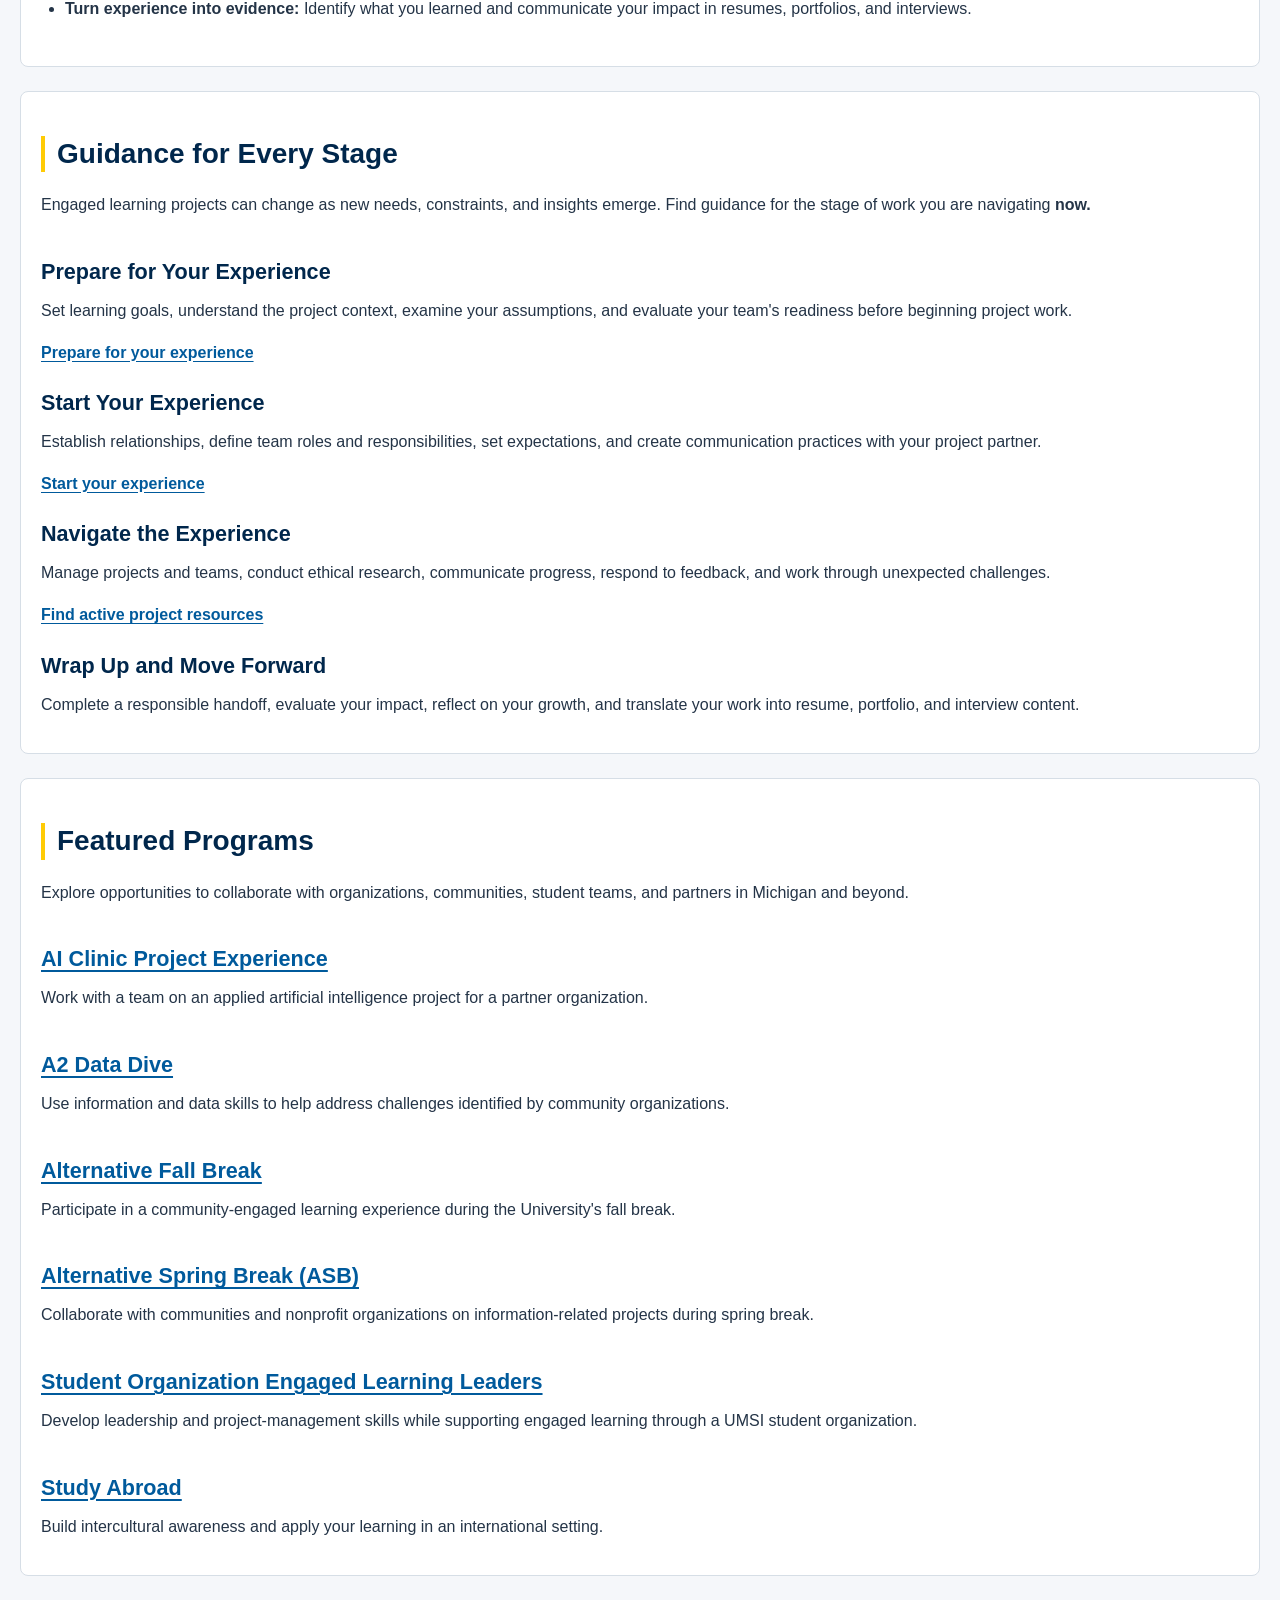
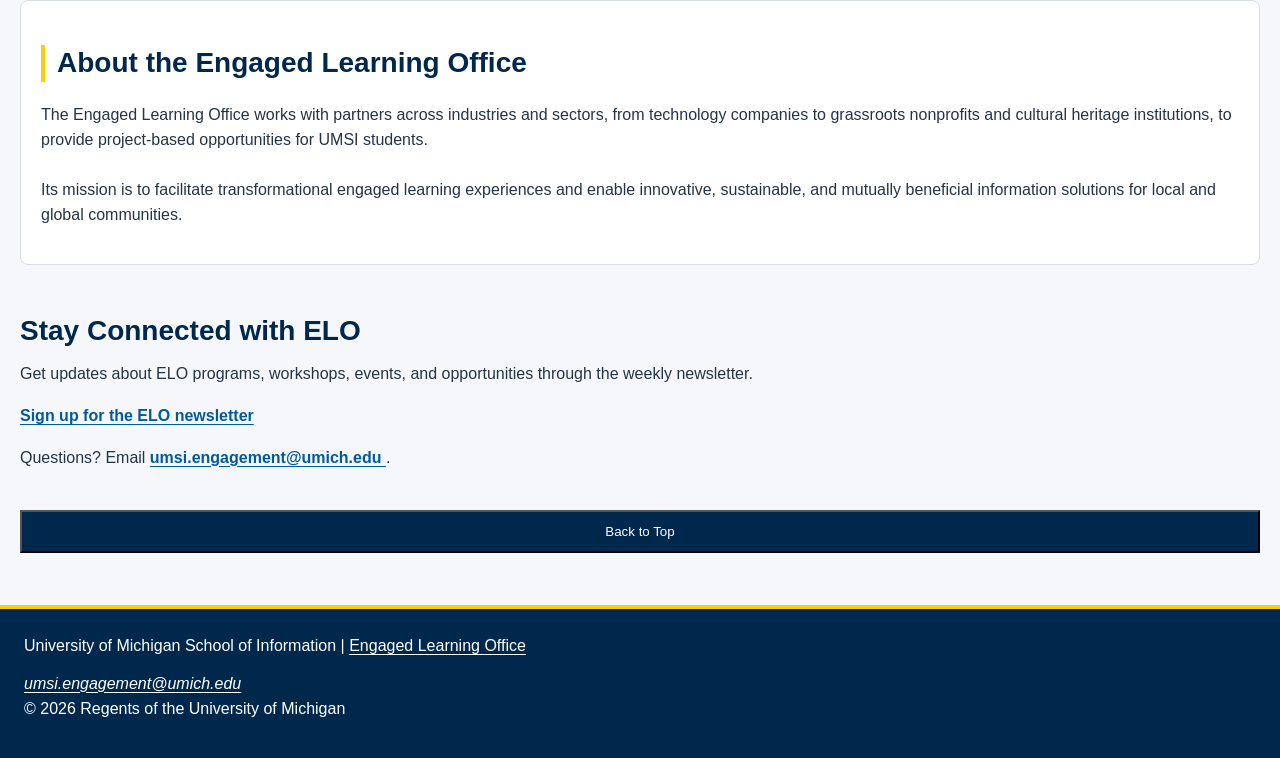
==== commit 6c02b63a: "text size" ====
--- a/index.html
+++ b/index.html
@@ -38,6 +38,12 @@
 
     <main id="main">
 
+    <div class="text-controls">
+    <span>Text Size:</span>
+    <button type="button" class="text-smaller" aria-label="Decrease text size">−</button>
+    <button type="button" class="text-larger" aria-label="Increase text size">+</button>
+    </div>
+
     <div class="search-container">
     <label for="site-search" class="visually-hidden">Search the website</label>
     <input type="search" id="site-search" class="site-search"
--- a/css/style.css
+++ b/css/style.css
@@ -435,4 +435,26 @@
     overflow: hidden;
     clip-path: inset(50%);
     white-space: nowrap;
+}
+
+/*added feature 3: text size change */
+.text-controls {
+    display: flex;
+    align-items: center;
+    gap: 10px;
+}
+
+.text-controls button {
+    background-color: var(--michigan-blue);
+    color: var(--white);
+    padding: 8px 14px;
+    border: none;
+    border-radius: 5px;
+    font-size: 1rem;
+    cursor: pointer;
+}
+
+.text-controls button:focus-visible {
+    outline: 3px solid var(--maize);
+    outline-offset: 3px;
 }
